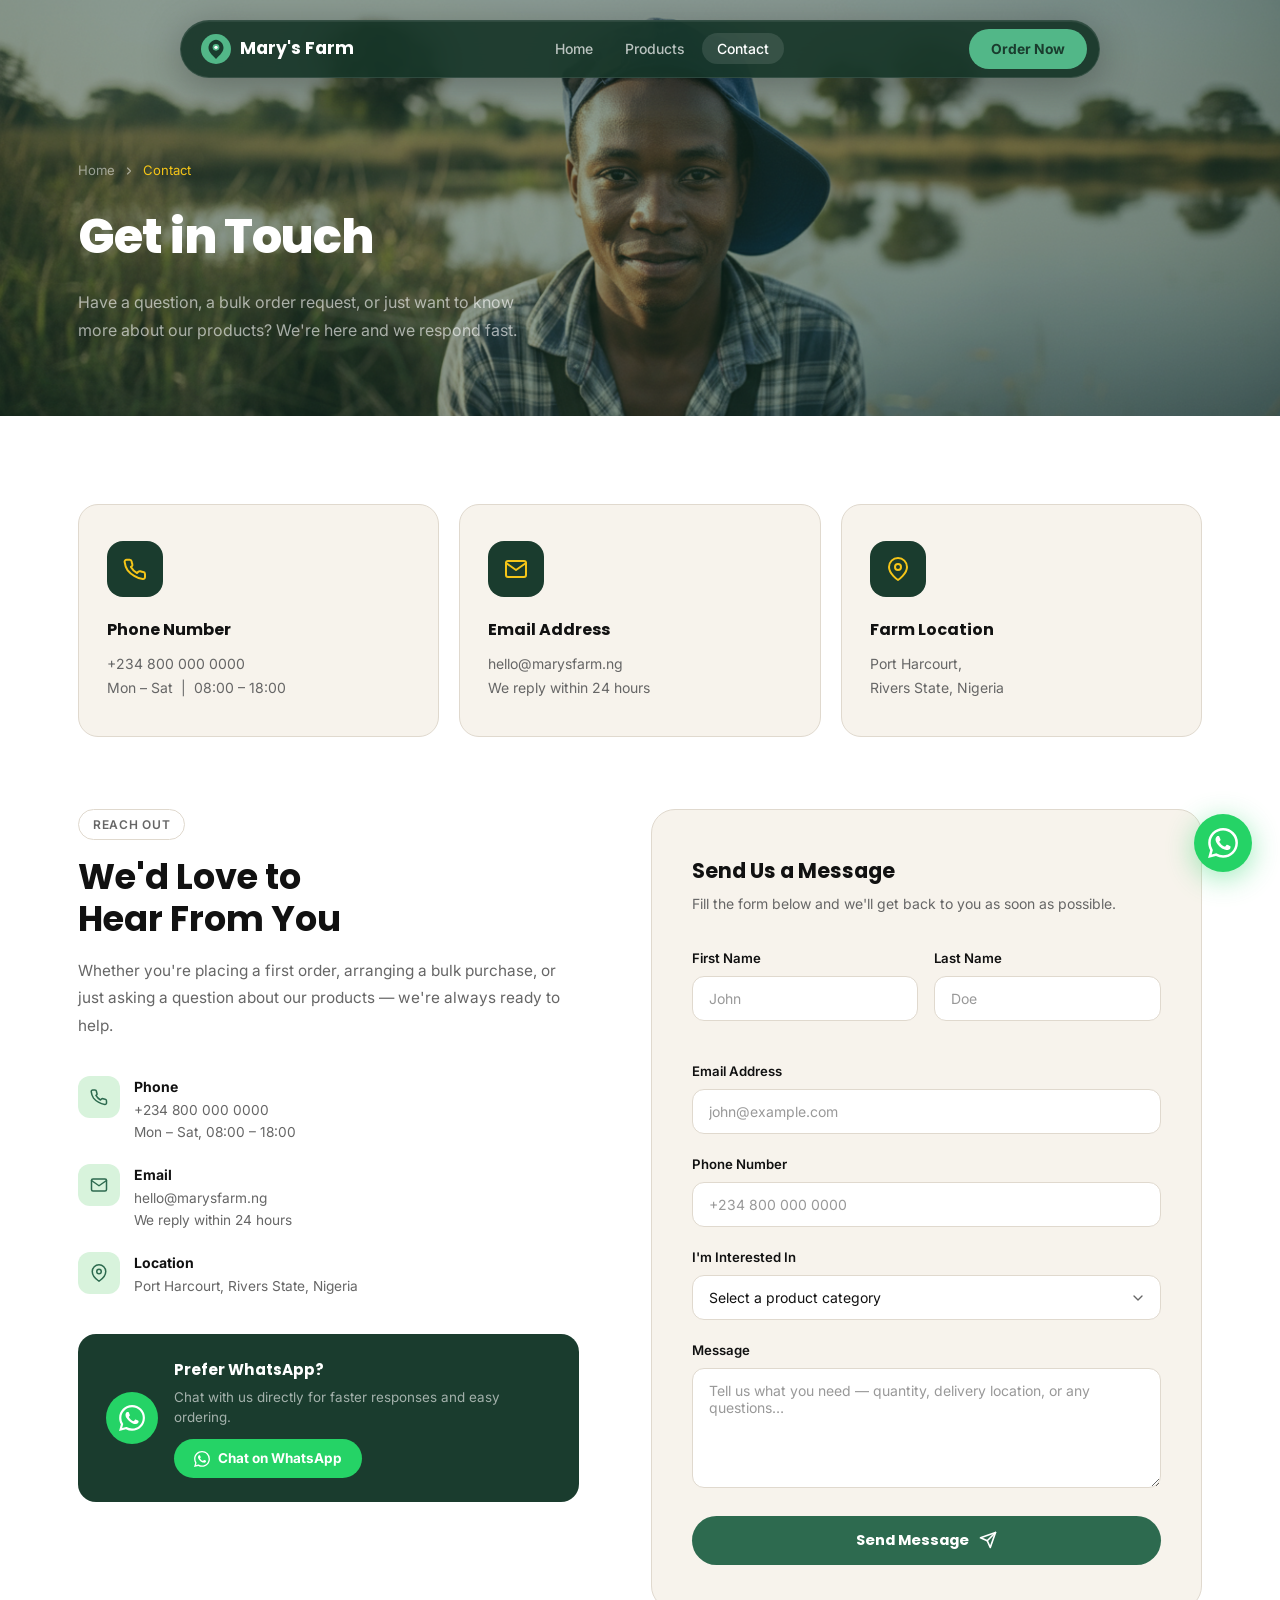
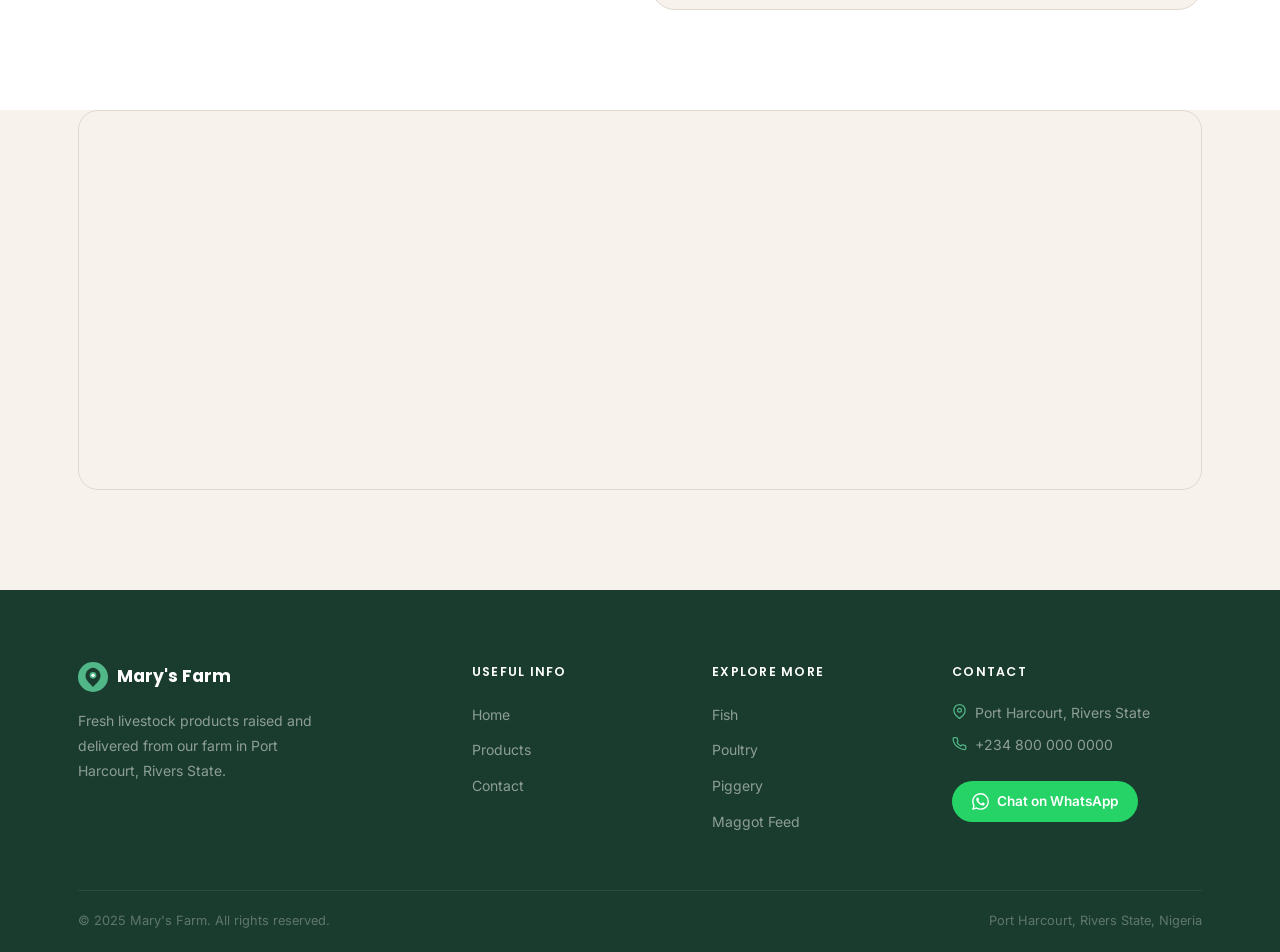
==== contact.html @ bc4566e8 "Initial commit" ====
<!DOCTYPE html>
<html lang="en">
<head>
  <meta charset="UTF-8">
  <meta name="viewport" content="width=device-width, initial-scale=1.0">
  <meta name="description" content="Contact Mary's Farm — reach us for orders, inquiries, and bulk purchases in Port Harcourt, Rivers State.">
  <title>Contact | Mary's Farm</title>
  <link rel="stylesheet" href="assets/css/global.css">
  <link rel="stylesheet" href="assets/css/contact.css">
</head>
<body>

  <div class="nav-wrapper">
    <nav class="nav-island">
      <a href="index.html" class="nav-logo">
        <svg viewBox="0 0 36 36" fill="none" xmlns="http://www.w3.org/2000/svg">
          <circle cx="18" cy="18" r="18" fill="#52b788"/>
          <path d="M18 7C13.5 7 9 11.5 9 16.5C9 21 12.5 24.5 18 30C23.5 24.5 27 21 27 16.5C27 11.5 22.5 7 18 7Z" fill="#1a3c2e"/>
          <circle cx="18" cy="16" r="4" fill="#52b788"/>
          <circle cx="18" cy="16" r="2" fill="white"/>
        </svg>
        Mary's Farm
      </a>
      <ul class="nav-links">
        <li><a href="index.html">Home</a></li>
        <li><a href="products.html">Products</a></li>
        <li><a href="contact.html" class="active">Contact</a></li>
      </ul>
      <a href="products.html" class="nav-cta">Order Now</a>
      <button class="nav-toggle" aria-label="Toggle menu" aria-expanded="false">
        <span class="bar"></span>
        <span class="bar"></span>
        <span class="bar"></span>
      </button>
    </nav>
    <div class="mobile-menu">
      <a href="index.html">Home</a>
      <a href="products.html">Products</a>
      <a href="contact.html">Contact</a>
      <a href="products.html" class="nav-cta">Order Now</a>
    </div>
  </div>

  <main>

    <section class="page-hero">
      <div class="container">
        <div class="page-hero-inner fade-up">
          <div class="page-breadcrumb">
            <a href="index.html">Home</a>
            <svg xmlns="http://www.w3.org/2000/svg" viewBox="0 0 24 24" fill="none" stroke="currentColor" stroke-width="2.2" stroke-linecap="round" stroke-linejoin="round"><polyline points="9 18 15 12 9 6"/></svg>
            <span>Contact</span>
          </div>
          <h1>Get in Touch</h1>
          <p>Have a question, a bulk order request, or just want to know more about our products? We're here and we respond fast.</p>
        </div>
      </div>
    </section>

    <section class="contact-cards">
      <div class="container">
        <div class="contact-cards-grid">
          <div class="contact-card fade-up delay-1">
            <div class="contact-card-icon">
              <svg xmlns="http://www.w3.org/2000/svg" viewBox="0 0 24 24" fill="none" stroke="currentColor" stroke-width="2" stroke-linecap="round" stroke-linejoin="round"><path d="M22 16.92v3a2 2 0 0 1-2.18 2 19.79 19.79 0 0 1-8.63-3.07A19.5 19.5 0 0 1 4.69 13.47a19.79 19.79 0 0 1-3.07-8.67A2 2 0 0 1 3.6 2.69h3a2 2 0 0 1 2 1.72c.127.96.361 1.903.7 2.81a2 2 0 0 1-.45 2.11L7.91 9.91a16 16 0 0 0 6.12 6.12l1.27-1.27a2 2 0 0 1 2.11-.45c.907.339 1.85.573 2.81.7A2 2 0 0 1 22 16.92z"/></svg>
            </div>
            <h3>Phone Number</h3>
            <a href="tel:+2348000000000">+234 800 000 0000</a>
            <p>Mon – Sat &nbsp;|&nbsp; 08:00 – 18:00</p>
          </div>

          <div class="contact-card fade-up delay-2">
            <div class="contact-card-icon">
              <svg xmlns="http://www.w3.org/2000/svg" viewBox="0 0 24 24" fill="none" stroke="currentColor" stroke-width="2" stroke-linecap="round" stroke-linejoin="round"><path d="M4 4h16c1.1 0 2 .9 2 2v12c0 1.1-.9 2-2 2H4c-1.1 0-2-.9-2-2V6c0-1.1.9-2 2-2z"/><polyline points="22,6 12,13 2,6"/></svg>
            </div>
            <h3>Email Address</h3>
            <a href="mailto:hello@marysfarm.ng">hello@marysfarm.ng</a>
            <p>We reply within 24 hours</p>
          </div>

          <div class="contact-card fade-up delay-3">
            <div class="contact-card-icon">
              <svg xmlns="http://www.w3.org/2000/svg" viewBox="0 0 24 24" fill="none" stroke="currentColor" stroke-width="2" stroke-linecap="round" stroke-linejoin="round"><path d="M21 10c0 7-9 13-9 13s-9-6-9-13a9 9 0 0 1 18 0z"/><circle cx="12" cy="10" r="3"/></svg>
            </div>
            <h3>Farm Location</h3>
            <p>Port Harcourt,</p>
            <p>Rivers State, Nigeria</p>
          </div>
        </div>
      </div>
    </section>

    <section class="contact-main">
      <div class="container">
        <div class="contact-main-inner">

          <div class="contact-left fade-left">
            <span class="section-label">Reach Out</span>
            <h2 class="section-title">We'd Love to<br>Hear From You</h2>
            <p>Whether you're placing a first order, arranging a bulk purchase, or just asking a question about our products — we're always ready to help.</p>

            <div class="contact-info-list">
              <div class="contact-info-item">
                <div class="contact-info-icon">
                  <svg xmlns="http://www.w3.org/2000/svg" viewBox="0 0 24 24" fill="none" stroke="currentColor" stroke-width="2" stroke-linecap="round" stroke-linejoin="round"><path d="M22 16.92v3a2 2 0 0 1-2.18 2 19.79 19.79 0 0 1-8.63-3.07A19.5 19.5 0 0 1 4.69 13.47a19.79 19.79 0 0 1-3.07-8.67A2 2 0 0 1 3.6 2.69h3a2 2 0 0 1 2 1.72c.127.96.361 1.903.7 2.81a2 2 0 0 1-.45 2.11L7.91 9.91a16 16 0 0 0 6.12 6.12l1.27-1.27a2 2 0 0 1 2.11-.45c.907.339 1.85.573 2.81.7A2 2 0 0 1 22 16.92z"/></svg>
                </div>
                <div class="contact-info-text">
                  <strong>Phone</strong>
                  <a href="tel:+2348000000000">+234 800 000 0000</a>
                  <span>Mon – Sat, 08:00 – 18:00</span>
                </div>
              </div>

              <div class="contact-info-item">
                <div class="contact-info-icon">
                  <svg xmlns="http://www.w3.org/2000/svg" viewBox="0 0 24 24" fill="none" stroke="currentColor" stroke-width="2" stroke-linecap="round" stroke-linejoin="round"><path d="M4 4h16c1.1 0 2 .9 2 2v12c0 1.1-.9 2-2 2H4c-1.1 0-2-.9-2-2V6c0-1.1.9-2 2-2z"/><polyline points="22,6 12,13 2,6"/></svg>
                </div>
                <div class="contact-info-text">
                  <strong>Email</strong>
                  <a href="mailto:hello@marysfarm.ng">hello@marysfarm.ng</a>
                  <span>We reply within 24 hours</span>
                </div>
              </div>

              <div class="contact-info-item">
                <div class="contact-info-icon">
                  <svg xmlns="http://www.w3.org/2000/svg" viewBox="0 0 24 24" fill="none" stroke="currentColor" stroke-width="2" stroke-linecap="round" stroke-linejoin="round"><path d="M21 10c0 7-9 13-9 13s-9-6-9-13a9 9 0 0 1 18 0z"/><circle cx="12" cy="10" r="3"/></svg>
                </div>
                <div class="contact-info-text">
                  <strong>Location</strong>
                  <span>Port Harcourt, Rivers State, Nigeria</span>
                </div>
              </div>
            </div>

            <div class="contact-wa-block">
              <div class="contact-wa-icon">
                <svg xmlns="http://www.w3.org/2000/svg" viewBox="0 0 24 24" fill="currentColor"><path d="M17.472 14.382c-.297-.149-1.758-.867-2.03-.967-.273-.099-.471-.148-.67.15-.197.297-.767.966-.94 1.164-.173.199-.347.223-.644.075-.297-.15-1.255-.463-2.39-1.475-.883-.788-1.48-1.761-1.653-2.059-.173-.297-.018-.458.13-.606.134-.133.298-.347.446-.52.149-.174.198-.298.298-.497.099-.198.05-.371-.025-.52-.075-.149-.669-1.612-.916-2.207-.242-.579-.487-.5-.669-.51-.173-.008-.371-.01-.57-.01-.198 0-.52.074-.792.372-.272.297-1.04 1.016-1.04 2.479 0 1.462 1.065 2.875 1.213 3.074.149.198 2.096 3.2 5.077 4.487.709.306 1.262.489 1.694.625.712.227 1.36.195 1.871.118.571-.085 1.758-.719 2.006-1.413.248-.694.248-1.289.173-1.413-.074-.124-.272-.198-.57-.347m-5.421 7.403h-.004a9.87 9.87 0 01-5.031-1.378l-.361-.214-3.741.982.998-3.648-.235-.374a9.86 9.86 0 01-1.51-5.26c.001-5.45 4.436-9.884 9.888-9.884 2.64 0 5.122 1.03 6.988 2.898a9.825 9.825 0 012.893 6.994c-.003 5.45-4.437 9.884-9.885 9.884m8.413-18.297A11.815 11.815 0 0012.05 0C5.495 0 .16 5.335.157 11.892c0 2.096.547 4.142 1.588 5.945L.057 24l6.305-1.654a11.882 11.882 0 005.683 1.448h.005c6.554 0 11.89-5.335 11.893-11.893a11.821 11.821 0 00-3.48-8.413z"/></svg>
              </div>
              <div>
                <h4>Prefer WhatsApp?</h4>
                <p>Chat with us directly for faster responses and easy ordering.</p>
                <a href="https://wa.me/2348000000000?text=Hello%2C%20I%20would%20like%20to%20make%20an%20inquiry%20about%20your%20livestock%20products%20at%20Mary%27s%20Farm." class="contact-wa-link" target="_blank" rel="noopener noreferrer">
                  <svg xmlns="http://www.w3.org/2000/svg" viewBox="0 0 24 24" fill="currentColor"><path d="M17.472 14.382c-.297-.149-1.758-.867-2.03-.967-.273-.099-.471-.148-.67.15-.197.297-.767.966-.94 1.164-.173.199-.347.223-.644.075-.297-.15-1.255-.463-2.39-1.475-.883-.788-1.48-1.761-1.653-2.059-.173-.297-.018-.458.13-.606.134-.133.298-.347.446-.52.149-.174.198-.298.298-.497.099-.198.05-.371-.025-.52-.075-.149-.669-1.612-.916-2.207-.242-.579-.487-.5-.669-.51-.173-.008-.371-.01-.57-.01-.198 0-.52.074-.792.372-.272.297-1.04 1.016-1.04 2.479 0 1.462 1.065 2.875 1.213 3.074.149.198 2.096 3.2 5.077 4.487.709.306 1.262.489 1.694.625.712.227 1.36.195 1.871.118.571-.085 1.758-.719 2.006-1.413.248-.694.248-1.289.173-1.413-.074-.124-.272-.198-.57-.347m-5.421 7.403h-.004a9.87 9.87 0 01-5.031-1.378l-.361-.214-3.741.982.998-3.648-.235-.374a9.86 9.86 0 01-1.51-5.26c.001-5.45 4.436-9.884 9.888-9.884 2.64 0 5.122 1.03 6.988 2.898a9.825 9.825 0 012.893 6.994c-.003 5.45-4.437 9.884-9.885 9.884m8.413-18.297A11.815 11.815 0 0012.05 0C5.495 0 .16 5.335.157 11.892c0 2.096.547 4.142 1.588 5.945L.057 24l6.305-1.654a11.882 11.882 0 005.683 1.448h.005c6.554 0 11.89-5.335 11.893-11.893a11.821 11.821 0 00-3.48-8.413z"/></svg>
                  Chat on WhatsApp
                </a>
              </div>
            </div>
          </div>

          <div class="contact-form-wrap fade-right">
            <h3>Send Us a Message</h3>
            <p>Fill the form below and we'll get back to you as soon as possible.</p>

            <form id="contact-form" novalidate>
              <div id="form-body">
                <div class="form-row">
                  <div class="form-group">
                    <label for="fname">First Name</label>
                    <input type="text" id="fname" name="fname" placeholder="John" required>
                  </div>
                  <div class="form-group">
                    <label for="lname">Last Name</label>
                    <input type="text" id="lname" name="lname" placeholder="Doe" required>
                  </div>
                </div>

                <div class="form-group">
                  <label for="email">Email Address</label>
                  <input type="email" id="email" name="email" placeholder="john@example.com" required>
                </div>

                <div class="form-group">
                  <label for="phone">Phone Number</label>
                  <input type="tel" id="phone" name="phone" placeholder="+234 800 000 0000">
                </div>

                <div class="form-group">
                  <label for="interest">I'm Interested In</label>
                  <select id="interest" name="interest">
                    <option value="" disabled selected>Select a product category</option>
                    <option value="fish">Fish (Catfish / Tilapia)</option>
                    <option value="poultry">Poultry (Broilers / Eggs)</option>
                    <option value="piggery">Piggery (Pork / Live Pigs)</option>
                    <option value="maggot">Maggot Feed (BSF / Dried Meal)</option>
                    <option value="other">Other / General Inquiry</option>
                  </select>
                </div>

                <div class="form-group">
                  <label for="message">Message</label>
                  <textarea id="message" name="message" placeholder="Tell us what you need — quantity, delivery location, or any questions…" required></textarea>
                </div>

                <button type="submit" class="form-submit">
                  <span class="btn-text">Send Message</span>
                  <svg xmlns="http://www.w3.org/2000/svg" viewBox="0 0 24 24" fill="none" stroke="currentColor" stroke-width="2.2" stroke-linecap="round" stroke-linejoin="round"><line x1="22" y1="2" x2="11" y2="13"/><polygon points="22 2 15 22 11 13 2 9 22 2"/></svg>
                </button>
              </div>

              <div class="form-success" id="form-success">
                <div class="form-success-icon">
                  <svg xmlns="http://www.w3.org/2000/svg" viewBox="0 0 24 24" fill="none" stroke="currentColor" stroke-width="2.5" stroke-linecap="round" stroke-linejoin="round"><polyline points="20 6 9 17 4 12"/></svg>
                </div>
                <h4>Message Sent!</h4>
                <p>Thank you for reaching out. We'll get back to you within 24 hours.</p>
              </div>
            </form>
          </div>

        </div>
      </div>
    </section>

    <section class="map-section">
      <div class="container">
        <div class="map-inner">
          <iframe
            src="https://www.google.com/maps/embed?pb=!1m18!1m12!1m3!1d126861.21591879937!2d6.993748!3d4.8156081!2m3!1f0!2f0!3f0!3m2!1i1024!2i768!4f13.1!3m3!1m2!1s0x1069cd0f0ef99ded%3A0xe9e4f90e6a87fabc!2sPort%20Harcourt%2C%20Rivers%20State!5e0!3m2!1sen!2sng!4v1700000000000!5m2!1sen!2sng"
            allowfullscreen=""
            loading="lazy"
            referrerpolicy="no-referrer-when-downgrade"
            title="Mary's Farm location — Port Harcourt"
          ></iframe>
        </div>
      </div>
    </section>

  </main>

  <footer>
    <div class="container">
      <div class="footer-grid">
        <div class="footer-brand">
          <a href="index.html" class="nav-logo">
            <svg viewBox="0 0 36 36" fill="none" xmlns="http://www.w3.org/2000/svg">
              <circle cx="18" cy="18" r="18" fill="#52b788"/>
              <path d="M18 7C13.5 7 9 11.5 9 16.5C9 21 12.5 24.5 18 30C23.5 24.5 27 21 27 16.5C27 11.5 22.5 7 18 7Z" fill="#1a3c2e"/>
              <circle cx="18" cy="16" r="4" fill="#52b788"/>
              <circle cx="18" cy="16" r="2" fill="white"/>
            </svg>
            Mary's Farm
          </a>
          <p>Fresh livestock products raised and delivered from our farm in Port Harcourt, Rivers State.</p>
        </div>
        <div class="footer-col">
          <h4>Useful Info</h4>
          <ul>
            <li><a href="index.html">Home</a></li>
            <li><a href="products.html">Products</a></li>
            <li><a href="contact.html">Contact</a></li>
          </ul>
        </div>
        <div class="footer-col">
          <h4>Explore More</h4>
          <ul>
            <li><a href="products.html?category=fish">Fish</a></li>
            <li><a href="products.html?category=poultry">Poultry</a></li>
            <li><a href="products.html?category=piggery">Piggery</a></li>
            <li><a href="products.html?category=maggot">Maggot Feed</a></li>
          </ul>
        </div>
        <div class="footer-col footer-contact">
          <h4>Contact</h4>
          <p>
            <svg xmlns="http://www.w3.org/2000/svg" viewBox="0 0 24 24" fill="none" stroke="currentColor" stroke-width="2" stroke-linecap="round" stroke-linejoin="round"><path d="M21 10c0 7-9 13-9 13s-9-6-9-13a9 9 0 0 1 18 0z"/><circle cx="12" cy="10" r="3"/></svg>
            Port Harcourt, Rivers State
          </p>
          <p>
            <svg xmlns="http://www.w3.org/2000/svg" viewBox="0 0 24 24" fill="none" stroke="currentColor" stroke-width="2" stroke-linecap="round" stroke-linejoin="round"><path d="M22 16.92v3a2 2 0 0 1-2.18 2 19.79 19.79 0 0 1-8.63-3.07A19.5 19.5 0 0 1 4.69 13.47a19.79 19.79 0 0 1-3.07-8.67A2 2 0 0 1 3.6 2.69h3a2 2 0 0 1 2 1.72c.127.96.361 1.903.7 2.81a2 2 0 0 1-.45 2.11L7.91 9.91a16 16 0 0 0 6.12 6.12l1.27-1.27a2 2 0 0 1 2.11-.45c.907.339 1.85.573 2.81.7A2 2 0 0 1 22 16.92z"/></svg>
            +234 800 000 0000
          </p>
          <a href="https://wa.me/2348000000000?text=Hello%2C%20I%20would%20like%20to%20make%20an%20inquiry%20about%20your%20livestock%20products%20at%20Mary%27s%20Farm." class="footer-wa" target="_blank" rel="noopener noreferrer">
            <svg xmlns="http://www.w3.org/2000/svg" viewBox="0 0 24 24" fill="currentColor"><path d="M17.472 14.382c-.297-.149-1.758-.867-2.03-.967-.273-.099-.471-.148-.67.15-.197.297-.767.966-.94 1.164-.173.199-.347.223-.644.075-.297-.15-1.255-.463-2.39-1.475-.883-.788-1.48-1.761-1.653-2.059-.173-.297-.018-.458.13-.606.134-.133.298-.347.446-.52.149-.174.198-.298.298-.497.099-.198.05-.371-.025-.52-.075-.149-.669-1.612-.916-2.207-.242-.579-.487-.5-.669-.51-.173-.008-.371-.01-.57-.01-.198 0-.52.074-.792.372-.272.297-1.04 1.016-1.04 2.479 0 1.462 1.065 2.875 1.213 3.074.149.198 2.096 3.2 5.077 4.487.709.306 1.262.489 1.694.625.712.227 1.36.195 1.871.118.571-.085 1.758-.719 2.006-1.413.248-.694.248-1.289.173-1.413-.074-.124-.272-.198-.57-.347m-5.421 7.403h-.004a9.87 9.87 0 01-5.031-1.378l-.361-.214-3.741.982.998-3.648-.235-.374a9.86 9.86 0 01-1.51-5.26c.001-5.45 4.436-9.884 9.888-9.884 2.64 0 5.122 1.03 6.988 2.898a9.825 9.825 0 012.893 6.994c-.003 5.45-4.437 9.884-9.885 9.884m8.413-18.297A11.815 11.815 0 0012.05 0C5.495 0 .16 5.335.157 11.892c0 2.096.547 4.142 1.588 5.945L.057 24l6.305-1.654a11.882 11.882 0 005.683 1.448h.005c6.554 0 11.89-5.335 11.893-11.893a11.821 11.821 0 00-3.48-8.413z"/></svg>
            Chat on WhatsApp
          </a>
        </div>
      </div>
      <div class="footer-bottom">
        <p>&copy; 2025 Mary's Farm. All rights reserved.</p>
        <p>Port Harcourt, Rivers State, Nigeria</p>
      </div>
    </div>
  </footer>

  <a href="https://wa.me/2348000000000?text=Hello%2C%20I%20would%20like%20to%20make%20an%20inquiry%20about%20your%20livestock%20products%20at%20Mary%27s%20Farm." class="whatsapp-float" target="_blank" rel="noopener noreferrer" aria-label="Chat on WhatsApp">
    <svg xmlns="http://www.w3.org/2000/svg" viewBox="0 0 24 24"><path d="M17.472 14.382c-.297-.149-1.758-.867-2.03-.967-.273-.099-.471-.148-.67.15-.197.297-.767.966-.94 1.164-.173.199-.347.223-.644.075-.297-.15-1.255-.463-2.39-1.475-.883-.788-1.48-1.761-1.653-2.059-.173-.297-.018-.458.13-.606.134-.133.298-.347.446-.52.149-.174.198-.298.298-.497.099-.198.05-.371-.025-.52-.075-.149-.669-1.612-.916-2.207-.242-.579-.487-.5-.669-.51-.173-.008-.371-.01-.57-.01-.198 0-.52.074-.792.372-.272.297-1.04 1.016-1.04 2.479 0 1.462 1.065 2.875 1.213 3.074.149.198 2.096 3.2 5.077 4.487.709.306 1.262.489 1.694.625.712.227 1.36.195 1.871.118.571-.085 1.758-.719 2.006-1.413.248-.694.248-1.289.173-1.413-.074-.124-.272-.198-.57-.347m-5.421 7.403h-.004a9.87 9.87 0 01-5.031-1.378l-.361-.214-3.741.982.998-3.648-.235-.374a9.86 9.86 0 01-1.51-5.26c.001-5.45 4.436-9.884 9.888-9.884 2.64 0 5.122 1.03 6.988 2.898a9.825 9.825 0 012.893 6.994c-.003 5.45-4.437 9.884-9.885 9.884m8.413-18.297A11.815 11.815 0 0012.05 0C5.495 0 .16 5.335.157 11.892c0 2.096.547 4.142 1.588 5.945L.057 24l6.305-1.654a11.882 11.882 0 005.683 1.448h.005c6.554 0 11.89-5.335 11.893-11.893a11.821 11.821 0 00-3.48-8.413z"/></svg>
  </a>

  <script src="assets/js/script.js"></script>
  <script src="assets/js/contact.js"></script>
</body>
</html>
---- assets/css/global.css ----
@import url('https://fonts.googleapis.com/css2?family=Poppins:wght@400;500;600;700;800&family=Inter:wght@300;400;500;600&display=swap');

*, *::before, *::after {
  margin: 0;
  padding: 0;
  box-sizing: border-box;
}

:root {
  --green-dark: #1a3c2e;
  --green-mid: #2d6a4f;
  --green-light: #52b788;
  --green-pale: #d8f3dc;
  --brown: #7c5c3e;
  --beige: #f7f3ec;
  --beige-dark: #ede6d6;
  --white: #ffffff;
  --text-dark: #111111;
  --text-mid: #333333;
  --text-soft: #666666;
  --text-muted: #999999;
  --border: #e0d9ce;
  --shadow-sm: 0 2px 8px rgba(0,0,0,0.07);
  --shadow-md: 0 8px 32px rgba(0,0,0,0.12);
  --shadow-lg: 0 20px 60px rgba(0,0,0,0.18);
  --container: 1180px;
  --font-head: 'Poppins', sans-serif;
  --font-body: 'Inter', sans-serif;
  --transition: 0.3s ease;
}

html { scroll-behavior: smooth; font-size: 16px; }

body {
  font-family: var(--font-body);
  background-color: var(--white);
  color: var(--text-dark);
  line-height: 1.6;
  -webkit-font-smoothing: antialiased;
  overflow-x: hidden;
}

img { max-width: 100%; display: block; }
a { text-decoration: none; color: inherit; }
ul { list-style: none; }
button { cursor: pointer; font-family: var(--font-body); border: none; outline: none; background: none; }

.container {
  width: 100%;
  max-width: var(--container);
  margin: 0 auto;
  padding: 0 28px;
}

.section-label {
  display: inline-flex;
  align-items: center;
  gap: 6px;
  font-size: 0.78rem;
  font-weight: 600;
  letter-spacing: 0.06em;
  text-transform: uppercase;
  color: var(--green-mid);
  background: var(--green-pale);
  border: 1px solid rgba(45,106,79,0.2);
  padding: 5px 14px;
  border-radius: 50px;
  margin-bottom: 16px;
}

.section-title {
  font-family: var(--font-head);
  font-size: clamp(1.9rem, 3.5vw, 2.8rem);
  font-weight: 700;
  color: var(--text-dark);
  line-height: 1.2;
  margin-bottom: 16px;
}

.section-sub {
  font-size: 1rem;
  color: var(--text-soft);
  max-width: 540px;
  line-height: 1.75;
}

.btn {
  display: inline-flex;
  align-items: center;
  gap: 10px;
  padding: 14px 28px;
  border-radius: 50px;
  font-size: 0.9rem;
  font-weight: 600;
  transition: all var(--transition);
  letter-spacing: 0.01em;
  white-space: nowrap;
}

.btn-primary {
  background-color: var(--green-mid);
  color: var(--white);
  box-shadow: 0 4px 16px rgba(45,106,79,0.25);
}

.btn-primary:hover {
  background-color: var(--green-dark);
  transform: translateY(-2px);
  box-shadow: 0 8px 28px rgba(45,106,79,0.35);
}

.btn-outline {
  background-color: transparent;
  color: var(--green-mid);
  border: 2px solid var(--green-mid);
}

.btn-outline:hover {
  background-color: var(--green-mid);
  color: var(--white);
  transform: translateY(-2px);
}

.btn-white {
  background-color: var(--white);
  color: var(--green-dark);
  font-weight: 700;
}

.btn-white:hover {
  background-color: var(--beige);
  transform: translateY(-2px);
  box-shadow: 0 8px 24px rgba(0,0,0,0.14);
}

.btn-ghost {
  background: rgba(255,255,255,0.1);
  color: var(--white);
  border: 1.5px solid rgba(255,255,255,0.4);
  backdrop-filter: blur(4px);
}

.btn-ghost:hover {
  background: rgba(255,255,255,0.2);
  border-color: var(--white);
}

.btn-arrow {
  width: 34px;
  height: 34px;
  border-radius: 50%;
  background: rgba(255,255,255,0.2);
  display: inline-flex;
  align-items: center;
  justify-content: center;
  flex-shrink: 0;
  transition: background var(--transition);
}

.btn-arrow svg { width: 14px; height: 14px; }
.btn-primary:hover .btn-arrow,
.btn-outline:hover .btn-arrow { background: rgba(255,255,255,0.25); }

.nav-wrapper {
  position: fixed;
  top: 20px;
  left: 50%;
  transform: translateX(-50%);
  z-index: 1000;
  width: calc(100% - 48px);
  max-width: 920px;
}

.nav-island {
  background: rgba(20, 52, 38, 0.90);
  backdrop-filter: blur(24px);
  -webkit-backdrop-filter: blur(24px);
  border-radius: 60px;
  border: 1px solid rgba(255,255,255,0.10);
  box-shadow: 0 8px 40px rgba(0,0,0,0.30), inset 0 1px 0 rgba(255,255,255,0.07);
  padding: 8px 12px 8px 20px;
  display: flex;
  align-items: center;
  justify-content: space-between;
  gap: 8px;
  transition: background 0.4s ease, box-shadow 0.4s ease;
}

.nav-wrapper.scrolled .nav-island {
  background: rgba(20, 52, 38, 0.97);
  box-shadow: 0 12px 52px rgba(0,0,0,0.38), inset 0 1px 0 rgba(255,255,255,0.07);
}

.nav-logo {
  display: flex;
  align-items: center;
  gap: 9px;
  font-family: var(--font-head);
  font-weight: 700;
  font-size: 1.08rem;
  color: var(--white);
  flex-shrink: 0;
}

.nav-logo svg { width: 30px; height: 30px; }

.nav-links {
  display: flex;
  align-items: center;
  gap: 2px;
  flex: 1;
  justify-content: center;
}

.nav-links a {
  font-size: 0.875rem;
  font-weight: 500;
  color: rgba(255,255,255,0.70);
  padding: 7px 15px;
  border-radius: 50px;
  transition: all var(--transition);
}

.nav-links a:hover,
.nav-links a.active {
  color: var(--white);
  background: rgba(255,255,255,0.11);
}

.nav-cta {
  background: var(--green-light);
  color: var(--green-dark);
  padding: 9px 22px;
  border-radius: 50px;
  font-size: 0.865rem;
  font-weight: 700;
  transition: all var(--transition);
  flex-shrink: 0;
}

.nav-cta:hover {
  background: var(--white);
  color: var(--green-dark);
  transform: translateY(-1px);
  box-shadow: 0 4px 16px rgba(0,0,0,0.2);
}

.nav-toggle {
  display: none;
  flex-direction: column;
  justify-content: center;
  align-items: center;
  width: 38px;
  height: 38px;
  border-radius: 50%;
  background: rgba(255,255,255,0.10);
  position: relative;
  flex-shrink: 0;
  transition: background var(--transition);
}

.nav-toggle:hover { background: rgba(255,255,255,0.18); }

.nav-toggle .bar {
  position: absolute;
  width: 17px;
  height: 1.8px;
  background: var(--white);
  border-radius: 2px;
  transition: transform 0.38s cubic-bezier(0.4,0,0.2,1), opacity 0.25s ease;
}

.nav-toggle .bar:nth-child(1) { transform: translateY(-5.5px); }
.nav-toggle .bar:nth-child(2) { transform: translateY(0px); }
.nav-toggle .bar:nth-child(3) { transform: translateY(5.5px); }

.nav-toggle.open .bar:nth-child(1) {
  transform: translateY(0) rotate(45deg);
}
.nav-toggle.open .bar:nth-child(2) {
  opacity: 0;
  transform: scaleX(0);
}
.nav-toggle.open .bar:nth-child(3) {
  transform: translateY(0) rotate(-45deg);
}

.mobile-menu {
  position: absolute;
  top: calc(100% + 10px);
  left: 0;
  right: 0;
  background: rgba(20, 52, 38, 0.97);
  backdrop-filter: blur(24px);
  -webkit-backdrop-filter: blur(24px);
  border-radius: 22px;
  border: 1px solid rgba(255,255,255,0.09);
  box-shadow: 0 20px 56px rgba(0,0,0,0.35);
  padding: 12px;
  display: flex;
  flex-direction: column;
  gap: 2px;
  opacity: 0;
  transform: translateY(-8px) scale(0.98);
  pointer-events: none;
  transition: opacity 0.28s ease, transform 0.28s cubic-bezier(0.4,0,0.2,1);
}

.mobile-menu.open {
  opacity: 1;
  transform: translateY(0) scale(1);
  pointer-events: all;
}

.mobile-menu a {
  font-size: 0.925rem;
  font-weight: 500;
  color: rgba(255,255,255,0.75);
  padding: 12px 16px;
  border-radius: 12px;
  transition: all var(--transition);
  display: block;
}

.mobile-menu a:hover {
  background: rgba(255,255,255,0.09);
  color: var(--white);
}

.mobile-menu .nav-cta {
  margin-top: 4px;
  text-align: center;
  display: block;
  padding: 12px 20px;
}

footer {
  background-color: var(--green-dark);
  color: rgba(255,255,255,0.75);
  padding: 72px 0 0;
}

.footer-grid {
  display: grid;
  grid-template-columns: 1.8fr 1fr 1fr 1.3fr;
  gap: 48px;
  padding-bottom: 56px;
}

.footer-brand .nav-logo {
  color: var(--white);
  margin-bottom: 16px;
}

.footer-brand p {
  font-size: 0.875rem;
  line-height: 1.8;
  color: rgba(255,255,255,0.50);
  max-width: 250px;
}

.footer-col h4 {
  font-family: var(--font-head);
  font-size: 0.78rem;
  font-weight: 600;
  letter-spacing: 0.10em;
  text-transform: uppercase;
  color: var(--white);
  margin-bottom: 20px;
}

.footer-col ul {
  display: flex;
  flex-direction: column;
  gap: 10px;
}

.footer-col ul li a {
  font-size: 0.875rem;
  color: rgba(255,255,255,0.50);
  transition: color var(--transition);
}

.footer-col ul li a:hover { color: var(--green-light); }

.footer-contact p {
  font-size: 0.875rem;
  color: rgba(255,255,255,0.50);
  margin-bottom: 10px;
  display: flex;
  align-items: flex-start;
  gap: 8px;
}

.footer-contact p svg {
  width: 15px;
  height: 15px;
  flex-shrink: 0;
  margin-top: 2px;
  color: var(--green-light);
}

.footer-wa {
  display: inline-flex;
  align-items: center;
  gap: 8px;
  margin-top: 14px;
  background: #25d366;
  color: var(--white);
  padding: 10px 20px;
  border-radius: 50px;
  font-size: 0.85rem;
  font-weight: 600;
  transition: all var(--transition);
}

.footer-wa:hover {
  background: #1ebe5c;
  transform: translateY(-2px);
  box-shadow: 0 6px 20px rgba(37,211,102,0.35);
}

.footer-wa svg { width: 17px; height: 17px; }

.footer-bottom {
  border-top: 1px solid rgba(255,255,255,0.07);
  padding: 20px 0;
  display: flex;
  align-items: center;
  justify-content: space-between;
  flex-wrap: wrap;
  gap: 10px;
}

.footer-bottom p { font-size: 0.8rem; color: rgba(255,255,255,0.30); }

.whatsapp-float {
  position: fixed;
  bottom: 28px;
  right: 28px;
  z-index: 999;
  width: 58px;
  height: 58px;
  border-radius: 50%;
  background: #25d366;
  display: flex;
  align-items: center;
  justify-content: center;
  box-shadow: 0 6px 28px rgba(37,211,102,0.45);
  transition: transform var(--transition), box-shadow var(--transition);
}

.whatsapp-float:hover {
  transform: translateY(-3px) scale(1.07);
  box-shadow: 0 14px 36px rgba(37,211,102,0.55);
}

.whatsapp-float svg { width: 30px; height: 30px; fill: var(--white); }

.fade-up {
  opacity: 0;
  transform: translateY(40px);
  transition: opacity 0.7s ease, transform 0.7s ease;
}

.fade-left {
  opacity: 0;
  transform: translateX(-44px);
  transition: opacity 0.7s ease, transform 0.7s ease;
}

.fade-right {
  opacity: 0;
  transform: translateX(44px);
  transition: opacity 0.7s ease, transform 0.7s ease;
}

.fade-up.visible,
.fade-left.visible,
.fade-right.visible {
  opacity: 1;
  transform: none;
}

.delay-1 { transition-delay: 0.10s; }
.delay-2 { transition-delay: 0.20s; }
.delay-3 { transition-delay: 0.30s; }
.delay-4 { transition-delay: 0.40s; }
.delay-5 { transition-delay: 0.50s; }

@media (max-width: 1024px) {
  .footer-grid { grid-template-columns: 1fr 1fr; gap: 36px; }
}

@media (max-width: 768px) {
  .nav-wrapper { top: 14px; width: calc(100% - 28px); }
  .nav-links, .nav-cta { display: none; }
  .nav-toggle { display: flex; }
  .footer-grid { grid-template-columns: 1fr; gap: 28px; }
  .footer-bottom { flex-direction: column; text-align: center; }
}

@media (max-width: 480px) {
  .container { padding: 0 16px; }
  .btn { padding: 12px 22px; font-size: 0.855rem; }
}
---- assets/css/contact.css ----
.page-hero {
  background: var(--green-dark);
  padding: 160px 0 72px;
  position: relative;
  overflow: hidden;
}

.page-hero::before {
  content: '';
  position: absolute;
  inset: 0;
  background: url('../images/fingerling\ bg.png') top center / cover no-repeat;
  
  opacity: 0.52;
  z-index: 0;
}

.page-hero-inner {
  position: relative;
  z-index: 1;
}

.page-breadcrumb {
  display: flex;
  align-items: center;
  gap: 8px;
  font-size: 0.82rem;
  color: rgba(255,255,255,0.50);
  margin-bottom: 18px;
}

.page-breadcrumb a {
  color: rgba(255,255,255,0.50);
  transition: color var(--transition);
}

.page-breadcrumb a:hover { color: #f5c518; }
.page-breadcrumb svg { width: 12px; height: 12px; flex-shrink: 0; }
.page-breadcrumb span { color: #f5c518; }

.page-hero h1 {
  font-family: var(--font-head);
  font-size: clamp(2rem, 4vw, 3rem);
  font-weight: 800;
  color: var(--white);
  margin-bottom: 12px;
  letter-spacing: -0.02em;
}

.page-hero p {
  font-size: 1rem;
  color: rgba(255,255,255,0.60);
  max-width: 460px;
  line-height: 1.75;
}

.contact-cards {
  padding: 88px 0 0;
  background: var(--white);
}

.contact-cards-grid {
  display: grid;
  grid-template-columns: repeat(3, 1fr);
  gap: 20px;
}

.contact-card {
  background: var(--beige);
  border: 1.5px solid var(--border);
  border-radius: 20px;
  padding: 36px 28px;
  transition: all var(--transition);
}

.contact-card:hover {
  border-color: var(--green-light);
  box-shadow: var(--shadow-md);
  transform: translateY(-3px);
}

.contact-card-icon {
  width: 56px;
  height: 56px;
  border-radius: 16px;
  background: var(--green-dark);
  display: flex;
  align-items: center;
  justify-content: center;
  margin-bottom: 20px;
}

.contact-card-icon svg { width: 24px; height: 24px; color: #f5c518; }

.contact-card h3 {
  font-family: var(--font-head);
  font-size: 1rem;
  font-weight: 700;
  color: var(--text-dark);
  margin-bottom: 10px;
}

.contact-card p,
.contact-card a {
  font-size: 0.875rem;
  color: var(--text-soft);
  line-height: 1.7;
  display: block;
  transition: color var(--transition);
}

.contact-card a:hover { color: var(--green-mid); }

.contact-main {
  padding: 72px 0 100px;
  background: var(--white);
}

.contact-main-inner {
  display: grid;
  grid-template-columns: 1fr 1.1fr;
  gap: 72px;
  align-items: start;
}

.contact-left .section-label {
  background: transparent;
  border: 1.5px solid var(--border);
  color: var(--text-soft);
  font-size: 0.75rem;
}

.contact-left .section-title { font-size: clamp(1.6rem, 3vw, 2.2rem); }

.contact-left > p {
  font-size: 0.96rem;
  color: var(--text-soft);
  line-height: 1.8;
  margin-bottom: 36px;
}

.contact-info-list {
  display: flex;
  flex-direction: column;
  gap: 20px;
  margin-bottom: 36px;
}

.contact-info-item {
  display: flex;
  align-items: flex-start;
  gap: 14px;
}

.contact-info-icon {
  width: 42px;
  height: 42px;
  border-radius: 12px;
  background: var(--green-pale);
  display: flex;
  align-items: center;
  justify-content: center;
  flex-shrink: 0;
}

.contact-info-icon svg { width: 18px; height: 18px; color: var(--green-mid); }

.contact-info-text strong {
  display: block;
  font-size: 0.875rem;
  font-weight: 700;
  color: var(--text-dark);
  margin-bottom: 2px;
}

.contact-info-text span,
.contact-info-text a {
  font-size: 0.855rem;
  color: var(--text-soft);
  line-height: 1.6;
  display: block;
  transition: color var(--transition);
}

.contact-info-text a:hover { color: var(--green-mid); }

.contact-wa-block {
  display: flex;
  align-items: center;
  gap: 16px;
  background: var(--green-dark);
  border-radius: 18px;
  padding: 24px 28px;
}

.contact-wa-icon {
  width: 52px;
  height: 52px;
  border-radius: 50%;
  background: #25d366;
  display: flex;
  align-items: center;
  justify-content: center;
  flex-shrink: 0;
}

.contact-wa-icon svg { width: 26px; height: 26px; fill: var(--white); }

.contact-wa-block h4 {
  font-family: var(--font-head);
  font-size: 0.95rem;
  font-weight: 700;
  color: var(--white);
  margin-bottom: 4px;
}

.contact-wa-block p {
  font-size: 0.84rem;
  color: rgba(255,255,255,0.60);
  margin-bottom: 12px;
  line-height: 1.5;
}

.contact-wa-link {
  display: inline-flex;
  align-items: center;
  gap: 8px;
  background: #25d366;
  color: var(--white);
  padding: 9px 20px;
  border-radius: 50px;
  font-size: 0.845rem;
  font-weight: 700;
  transition: all var(--transition);
}

.contact-wa-link:hover {
  background: #1ebe5c;
  transform: translateY(-1px);
}

.contact-wa-link svg { width: 16px; height: 16px; fill: var(--white); }

.contact-form-wrap {
  background: var(--beige);
  border: 1.5px solid var(--border);
  border-radius: 24px;
  padding: 44px 40px;
}

.contact-form-wrap h3 {
  font-family: var(--font-head);
  font-size: 1.3rem;
  font-weight: 700;
  color: var(--text-dark);
  margin-bottom: 6px;
}

.contact-form-wrap > p {
  font-size: 0.875rem;
  color: var(--text-soft);
  margin-bottom: 32px;
  line-height: 1.6;
}

.form-group {
  margin-bottom: 20px;
}

.form-row {
  display: grid;
  grid-template-columns: 1fr 1fr;
  gap: 16px;
  margin-bottom: 20px;
}

.form-group label {
  display: block;
  font-size: 0.825rem;
  font-weight: 600;
  color: var(--text-dark);
  margin-bottom: 7px;
}

.form-group input,
.form-group select,
.form-group textarea {
  width: 100%;
  padding: 13px 16px;
  border: 1.5px solid var(--border);
  border-radius: 12px;
  font-family: var(--font-body);
  font-size: 0.875rem;
  color: var(--text-dark);
  background: var(--white);
  outline: none;
  transition: border-color var(--transition), box-shadow var(--transition);
  appearance: none;
  -webkit-appearance: none;
}

.form-group input:focus,
.form-group select:focus,
.form-group textarea:focus {
  border-color: var(--green-mid);
  box-shadow: 0 0 0 3px rgba(45,106,79,0.10);
}

.form-group input::placeholder,
.form-group textarea::placeholder {
  color: var(--text-muted);
}

.form-group textarea {
  resize: vertical;
  min-height: 120px;
}

.form-group select {
  background-image: url("data:image/svg+xml,%3Csvg xmlns='http://www.w3.org/2000/svg' viewBox='0 0 24 24' fill='none' stroke='%23666' stroke-width='2' stroke-linecap='round' stroke-linejoin='round'%3E%3Cpolyline points='6 9 12 15 18 9'/%3E%3C/svg%3E");
  background-repeat: no-repeat;
  background-position: right 14px center;
  background-size: 16px;
  padding-right: 40px;
  cursor: pointer;
}

.form-submit {
  width: 100%;
  padding: 14px 28px;
  background: var(--green-mid);
  color: var(--white);
  border: none;
  border-radius: 50px;
  font-family: var(--font-head);
  font-size: 0.92rem;
  font-weight: 700;
  cursor: pointer;
  transition: all var(--transition);
  display: flex;
  align-items: center;
  justify-content: center;
  gap: 10px;
  margin-top: 8px;
}

.form-submit:hover {
  background: var(--green-dark);
  transform: translateY(-2px);
  box-shadow: 0 8px 28px rgba(45,106,79,0.28);
}

.form-submit svg { width: 18px; height: 18px; }

.form-success {
  display: none;
  text-align: center;
  padding: 32px 0 12px;
}

.form-success-icon {
  width: 60px;
  height: 60px;
  border-radius: 50%;
  background: var(--green-pale);
  display: flex;
  align-items: center;
  justify-content: center;
  margin: 0 auto 16px;
}

.form-success-icon svg { width: 28px; height: 28px; color: var(--green-mid); }

.form-success h4 {
  font-family: var(--font-head);
  font-size: 1.1rem;
  font-weight: 700;
  color: var(--text-dark);
  margin-bottom: 6px;
}

.form-success p {
  font-size: 0.875rem;
  color: var(--text-soft);
}

.map-section {
  background: var(--beige);
  padding: 0 0 100px;
}

.map-inner {
  border-radius: 20px;
  overflow: hidden;
  height: 380px;
  border: 1.5px solid var(--border);
}

.map-inner iframe {
  width: 100%;
  height: 100%;
  border: none;
  display: block;
}

@media (max-width: 1024px) {
  .contact-main-inner { grid-template-columns: 1fr; gap: 48px; }
  .contact-form-wrap { padding: 36px 28px; }
}

@media (max-width: 768px) {
  .page-hero { padding: 140px 0 60px; }
  .contact-cards-grid { grid-template-columns: 1fr; }
  .form-row { grid-template-columns: 1fr; }
  .contact-wa-block { flex-direction: column; align-items: flex-start; }
}

@media (max-width: 560px) {
  .contact-form-wrap { padding: 28px 20px; }
}
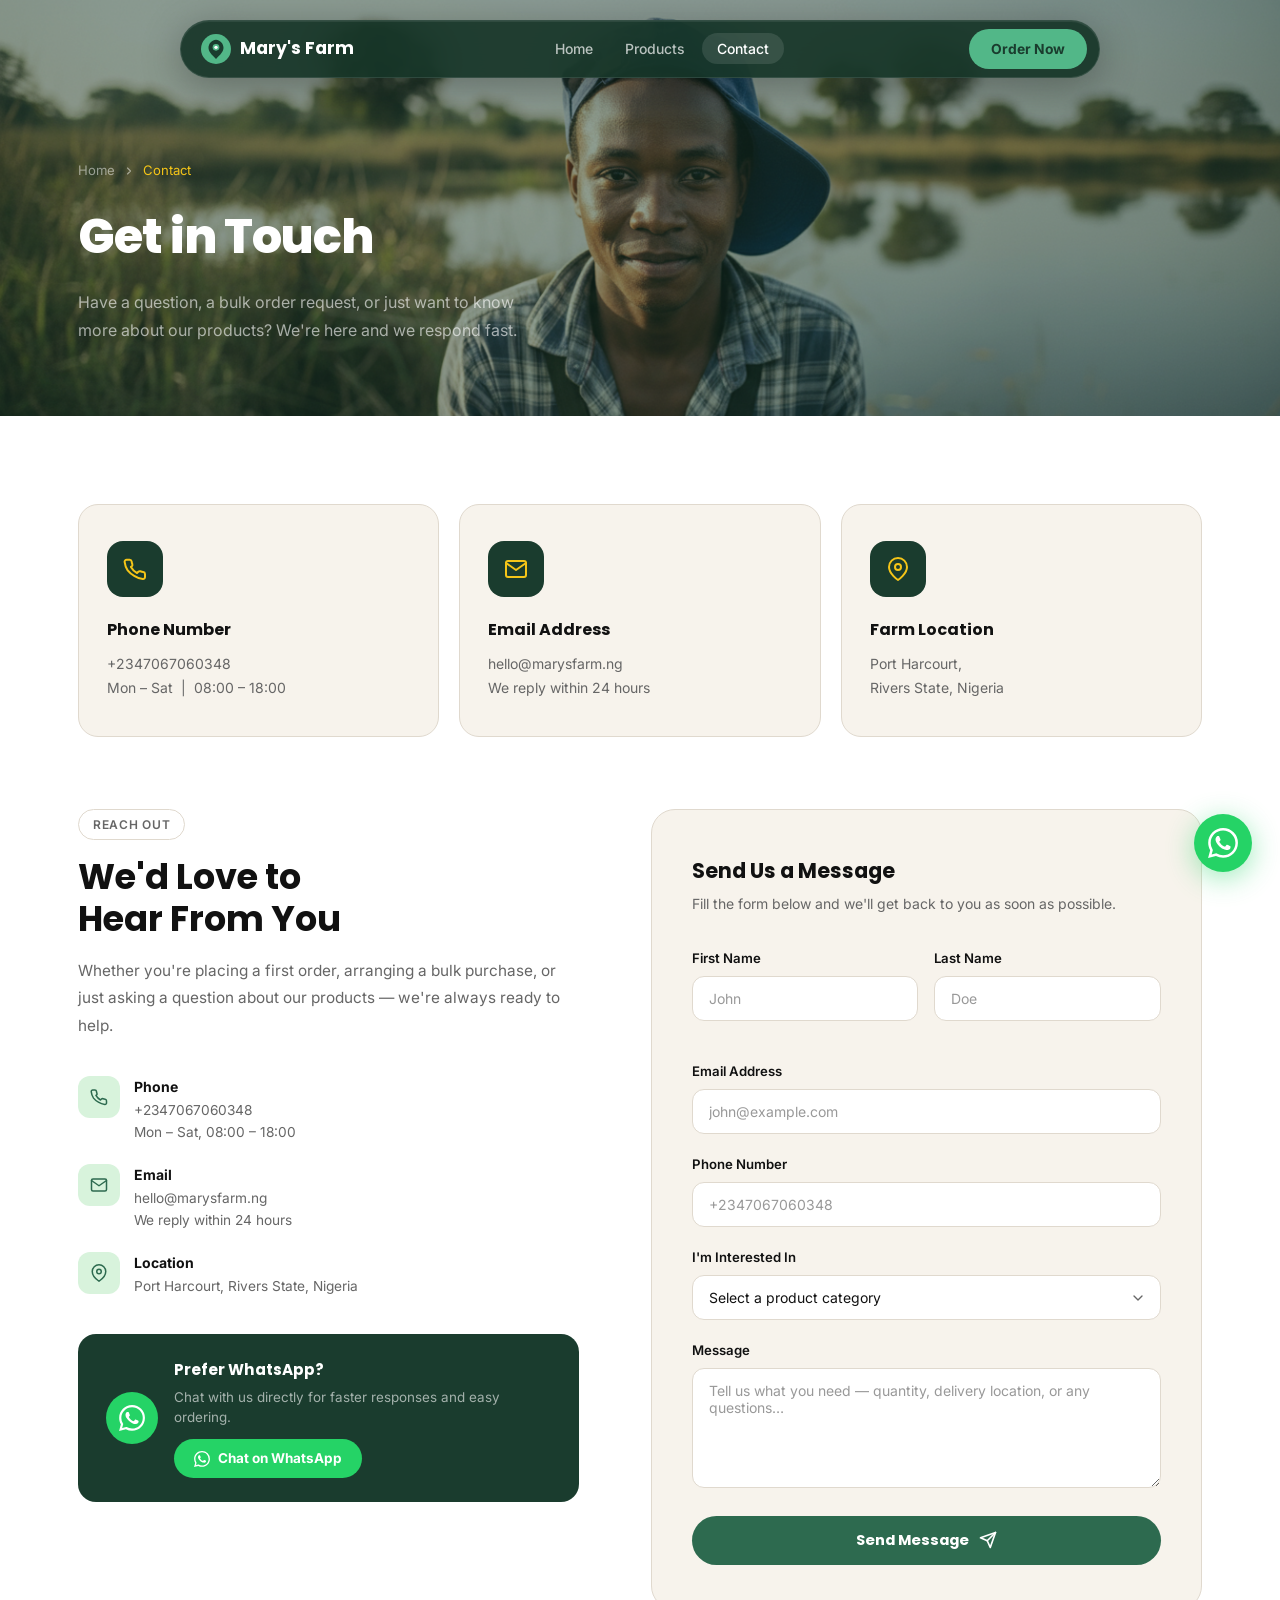
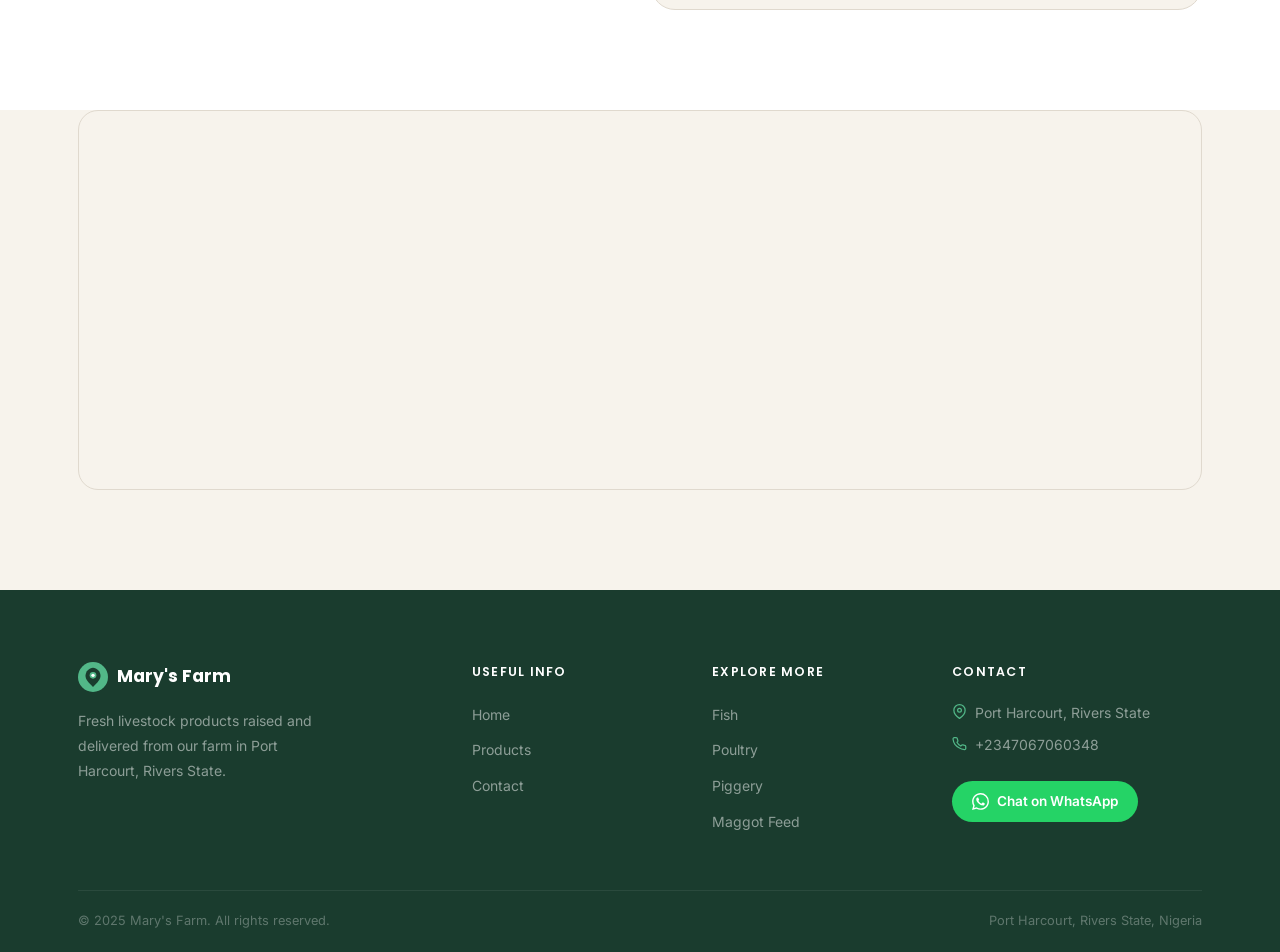
==== commit 9c767046: "updated file" ====
--- a/contact.html
+++ b/contact.html
@@ -65,7 +65,7 @@
               <svg xmlns="http://www.w3.org/2000/svg" viewBox="0 0 24 24" fill="none" stroke="currentColor" stroke-width="2" stroke-linecap="round" stroke-linejoin="round"><path d="M22 16.92v3a2 2 0 0 1-2.18 2 19.79 19.79 0 0 1-8.63-3.07A19.5 19.5 0 0 1 4.69 13.47a19.79 19.79 0 0 1-3.07-8.67A2 2 0 0 1 3.6 2.69h3a2 2 0 0 1 2 1.72c.127.96.361 1.903.7 2.81a2 2 0 0 1-.45 2.11L7.91 9.91a16 16 0 0 0 6.12 6.12l1.27-1.27a2 2 0 0 1 2.11-.45c.907.339 1.85.573 2.81.7A2 2 0 0 1 22 16.92z"/></svg>
             </div>
             <h3>Phone Number</h3>
-            <a href="tel:+2348000000000">+234 800 000 0000</a>
+            <a href="tel:+2347067060348">+2347067060348</a>
             <p>Mon – Sat &nbsp;|&nbsp; 08:00 – 18:00</p>
           </div>
 
@@ -106,7 +106,7 @@
                 </div>
                 <div class="contact-info-text">
                   <strong>Phone</strong>
-                  <a href="tel:+2348000000000">+234 800 000 0000</a>
+                  <a href="tel:+2347067060348">+2347067060348</a>
                   <span>Mon – Sat, 08:00 – 18:00</span>
                 </div>
               </div>
@@ -172,7 +172,7 @@
 
                 <div class="form-group">
                   <label for="phone">Phone Number</label>
-                  <input type="tel" id="phone" name="phone" placeholder="+234 800 000 0000">
+                  <input type="tel" id="phone" name="phone" placeholder="+2347067060348">
                 </div>
 
                 <div class="form-group">
@@ -268,7 +268,7 @@
           </p>
           <p>
             <svg xmlns="http://www.w3.org/2000/svg" viewBox="0 0 24 24" fill="none" stroke="currentColor" stroke-width="2" stroke-linecap="round" stroke-linejoin="round"><path d="M22 16.92v3a2 2 0 0 1-2.18 2 19.79 19.79 0 0 1-8.63-3.07A19.5 19.5 0 0 1 4.69 13.47a19.79 19.79 0 0 1-3.07-8.67A2 2 0 0 1 3.6 2.69h3a2 2 0 0 1 2 1.72c.127.96.361 1.903.7 2.81a2 2 0 0 1-.45 2.11L7.91 9.91a16 16 0 0 0 6.12 6.12l1.27-1.27a2 2 0 0 1 2.11-.45c.907.339 1.85.573 2.81.7A2 2 0 0 1 22 16.92z"/></svg>
-            +234 800 000 0000
+            +2347067060348
           </p>
           <a href="https://wa.me/2348000000000?text=Hello%2C%20I%20would%20like%20to%20make%20an%20inquiry%20about%20your%20livestock%20products%20at%20Mary%27s%20Farm." class="footer-wa" target="_blank" rel="noopener noreferrer">
             <svg xmlns="http://www.w3.org/2000/svg" viewBox="0 0 24 24" fill="currentColor"><path d="M17.472 14.382c-.297-.149-1.758-.867-2.03-.967-.273-.099-.471-.148-.67.15-.197.297-.767.966-.94 1.164-.173.199-.347.223-.644.075-.297-.15-1.255-.463-2.39-1.475-.883-.788-1.48-1.761-1.653-2.059-.173-.297-.018-.458.13-.606.134-.133.298-.347.446-.52.149-.174.198-.298.298-.497.099-.198.05-.371-.025-.52-.075-.149-.669-1.612-.916-2.207-.242-.579-.487-.5-.669-.51-.173-.008-.371-.01-.57-.01-.198 0-.52.074-.792.372-.272.297-1.04 1.016-1.04 2.479 0 1.462 1.065 2.875 1.213 3.074.149.198 2.096 3.2 5.077 4.487.709.306 1.262.489 1.694.625.712.227 1.36.195 1.871.118.571-.085 1.758-.719 2.006-1.413.248-.694.248-1.289.173-1.413-.074-.124-.272-.198-.57-.347m-5.421 7.403h-.004a9.87 9.87 0 01-5.031-1.378l-.361-.214-3.741.982.998-3.648-.235-.374a9.86 9.86 0 01-1.51-5.26c.001-5.45 4.436-9.884 9.888-9.884 2.64 0 5.122 1.03 6.988 2.898a9.825 9.825 0 012.893 6.994c-.003 5.45-4.437 9.884-9.885 9.884m8.413-18.297A11.815 11.815 0 0012.05 0C5.495 0 .16 5.335.157 11.892c0 2.096.547 4.142 1.588 5.945L.057 24l6.305-1.654a11.882 11.882 0 005.683 1.448h.005c6.554 0 11.89-5.335 11.893-11.893a11.821 11.821 0 00-3.48-8.413z"/></svg>
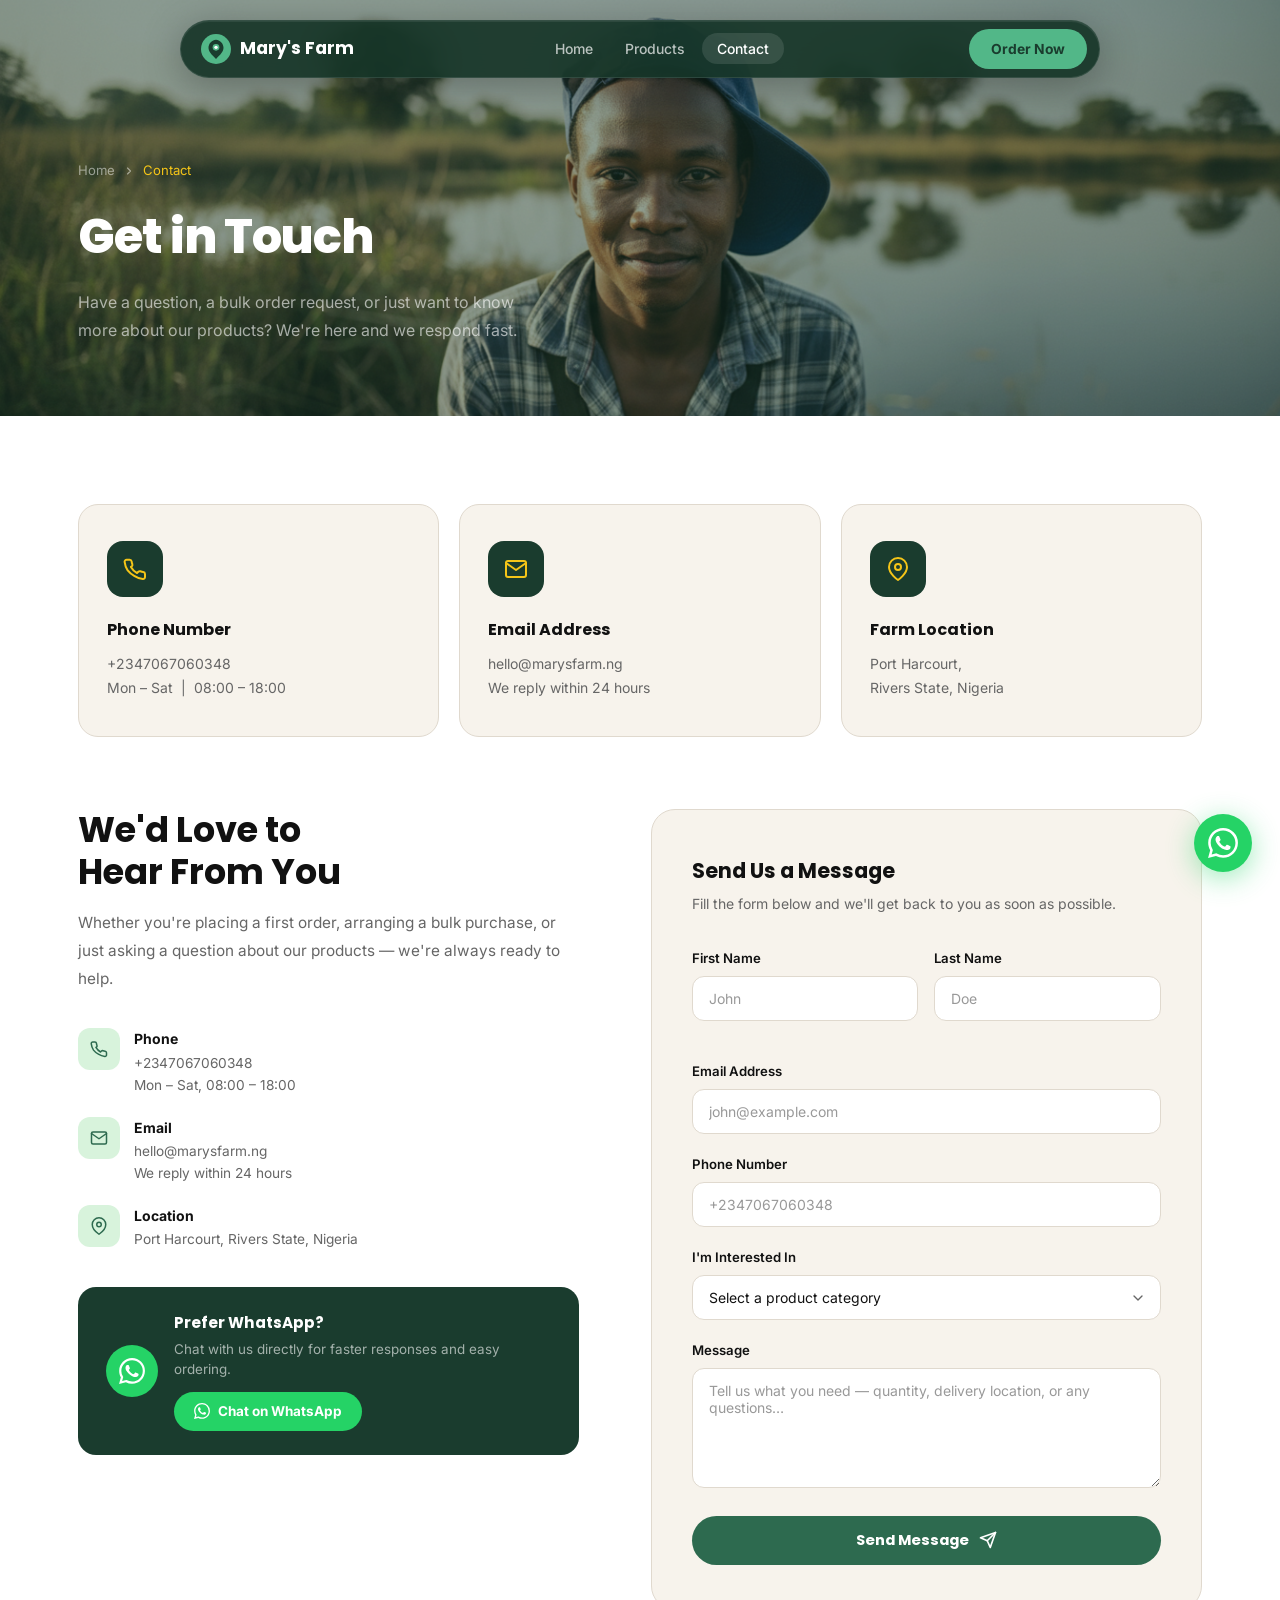
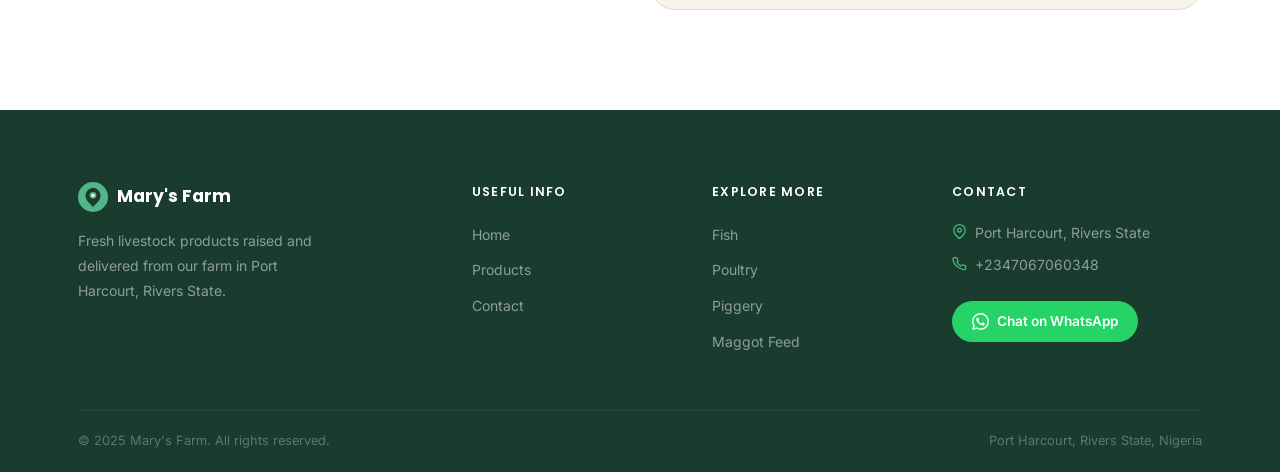
==== commit 22d1387f: "Fixed the service cards, and top products section" ====
--- a/contact.html
+++ b/contact.html
@@ -1,23 +1,27 @@
 <!DOCTYPE html>
 <html lang="en">
+
 <head>
   <meta charset="UTF-8">
   <meta name="viewport" content="width=device-width, initial-scale=1.0">
-  <meta name="description" content="Contact Mary's Farm — reach us for orders, inquiries, and bulk purchases in Port Harcourt, Rivers State.">
+  <meta name="description"
+    content="Contact Mary's Farm — reach us for orders, inquiries, and bulk purchases in Port Harcourt, Rivers State.">
   <title>Contact | Mary's Farm</title>
   <link rel="stylesheet" href="assets/css/global.css">
   <link rel="stylesheet" href="assets/css/contact.css">
 </head>
+
 <body>
 
   <div class="nav-wrapper">
     <nav class="nav-island">
       <a href="index.html" class="nav-logo">
         <svg viewBox="0 0 36 36" fill="none" xmlns="http://www.w3.org/2000/svg">
-          <circle cx="18" cy="18" r="18" fill="#52b788"/>
-          <path d="M18 7C13.5 7 9 11.5 9 16.5C9 21 12.5 24.5 18 30C23.5 24.5 27 21 27 16.5C27 11.5 22.5 7 18 7Z" fill="#1a3c2e"/>
-          <circle cx="18" cy="16" r="4" fill="#52b788"/>
-          <circle cx="18" cy="16" r="2" fill="white"/>
+          <circle cx="18" cy="18" r="18" fill="#52b788" />
+          <path d="M18 7C13.5 7 9 11.5 9 16.5C9 21 12.5 24.5 18 30C23.5 24.5 27 21 27 16.5C27 11.5 22.5 7 18 7Z"
+            fill="#1a3c2e" />
+          <circle cx="18" cy="16" r="4" fill="#52b788" />
+          <circle cx="18" cy="16" r="2" fill="white" />
         </svg>
         Mary's Farm
       </a>
@@ -48,11 +52,15 @@
         <div class="page-hero-inner fade-up">
           <div class="page-breadcrumb">
             <a href="index.html">Home</a>
-            <svg xmlns="http://www.w3.org/2000/svg" viewBox="0 0 24 24" fill="none" stroke="currentColor" stroke-width="2.2" stroke-linecap="round" stroke-linejoin="round"><polyline points="9 18 15 12 9 6"/></svg>
+            <svg xmlns="http://www.w3.org/2000/svg" viewBox="0 0 24 24" fill="none" stroke="currentColor"
+              stroke-width="2.2" stroke-linecap="round" stroke-linejoin="round">
+              <polyline points="9 18 15 12 9 6" />
+            </svg>
             <span>Contact</span>
           </div>
           <h1>Get in Touch</h1>
-          <p>Have a question, a bulk order request, or just want to know more about our products? We're here and we respond fast.</p>
+          <p>Have a question, a bulk order request, or just want to know more about our products? We're here and we
+            respond fast.</p>
         </div>
       </div>
     </section>
@@ -62,7 +70,11 @@
         <div class="contact-cards-grid">
           <div class="contact-card fade-up delay-1">
             <div class="contact-card-icon">
-              <svg xmlns="http://www.w3.org/2000/svg" viewBox="0 0 24 24" fill="none" stroke="currentColor" stroke-width="2" stroke-linecap="round" stroke-linejoin="round"><path d="M22 16.92v3a2 2 0 0 1-2.18 2 19.79 19.79 0 0 1-8.63-3.07A19.5 19.5 0 0 1 4.69 13.47a19.79 19.79 0 0 1-3.07-8.67A2 2 0 0 1 3.6 2.69h3a2 2 0 0 1 2 1.72c.127.96.361 1.903.7 2.81a2 2 0 0 1-.45 2.11L7.91 9.91a16 16 0 0 0 6.12 6.12l1.27-1.27a2 2 0 0 1 2.11-.45c.907.339 1.85.573 2.81.7A2 2 0 0 1 22 16.92z"/></svg>
+              <svg xmlns="http://www.w3.org/2000/svg" viewBox="0 0 24 24" fill="none" stroke="currentColor"
+                stroke-width="2" stroke-linecap="round" stroke-linejoin="round">
+                <path
+                  d="M22 16.92v3a2 2 0 0 1-2.18 2 19.79 19.79 0 0 1-8.63-3.07A19.5 19.5 0 0 1 4.69 13.47a19.79 19.79 0 0 1-3.07-8.67A2 2 0 0 1 3.6 2.69h3a2 2 0 0 1 2 1.72c.127.96.361 1.903.7 2.81a2 2 0 0 1-.45 2.11L7.91 9.91a16 16 0 0 0 6.12 6.12l1.27-1.27a2 2 0 0 1 2.11-.45c.907.339 1.85.573 2.81.7A2 2 0 0 1 22 16.92z" />
+              </svg>
             </div>
             <h3>Phone Number</h3>
             <a href="tel:+2347067060348">+2347067060348</a>
@@ -71,7 +83,11 @@
 
           <div class="contact-card fade-up delay-2">
             <div class="contact-card-icon">
-              <svg xmlns="http://www.w3.org/2000/svg" viewBox="0 0 24 24" fill="none" stroke="currentColor" stroke-width="2" stroke-linecap="round" stroke-linejoin="round"><path d="M4 4h16c1.1 0 2 .9 2 2v12c0 1.1-.9 2-2 2H4c-1.1 0-2-.9-2-2V6c0-1.1.9-2 2-2z"/><polyline points="22,6 12,13 2,6"/></svg>
+              <svg xmlns="http://www.w3.org/2000/svg" viewBox="0 0 24 24" fill="none" stroke="currentColor"
+                stroke-width="2" stroke-linecap="round" stroke-linejoin="round">
+                <path d="M4 4h16c1.1 0 2 .9 2 2v12c0 1.1-.9 2-2 2H4c-1.1 0-2-.9-2-2V6c0-1.1.9-2 2-2z" />
+                <polyline points="22,6 12,13 2,6" />
+              </svg>
             </div>
             <h3>Email Address</h3>
             <a href="mailto:hello@marysfarm.ng">hello@marysfarm.ng</a>
@@ -80,7 +96,11 @@
 
           <div class="contact-card fade-up delay-3">
             <div class="contact-card-icon">
-              <svg xmlns="http://www.w3.org/2000/svg" viewBox="0 0 24 24" fill="none" stroke="currentColor" stroke-width="2" stroke-linecap="round" stroke-linejoin="round"><path d="M21 10c0 7-9 13-9 13s-9-6-9-13a9 9 0 0 1 18 0z"/><circle cx="12" cy="10" r="3"/></svg>
+              <svg xmlns="http://www.w3.org/2000/svg" viewBox="0 0 24 24" fill="none" stroke="currentColor"
+                stroke-width="2" stroke-linecap="round" stroke-linejoin="round">
+                <path d="M21 10c0 7-9 13-9 13s-9-6-9-13a9 9 0 0 1 18 0z" />
+                <circle cx="12" cy="10" r="3" />
+              </svg>
             </div>
             <h3>Farm Location</h3>
             <p>Port Harcourt,</p>
@@ -95,14 +115,18 @@
         <div class="contact-main-inner">
 
           <div class="contact-left fade-left">
-            <span class="section-label">Reach Out</span>
             <h2 class="section-title">We'd Love to<br>Hear From You</h2>
-            <p>Whether you're placing a first order, arranging a bulk purchase, or just asking a question about our products — we're always ready to help.</p>
+            <p>Whether you're placing a first order, arranging a bulk purchase, or just asking a question about our
+              products — we're always ready to help.</p>
 
             <div class="contact-info-list">
               <div class="contact-info-item">
                 <div class="contact-info-icon">
-                  <svg xmlns="http://www.w3.org/2000/svg" viewBox="0 0 24 24" fill="none" stroke="currentColor" stroke-width="2" stroke-linecap="round" stroke-linejoin="round"><path d="M22 16.92v3a2 2 0 0 1-2.18 2 19.79 19.79 0 0 1-8.63-3.07A19.5 19.5 0 0 1 4.69 13.47a19.79 19.79 0 0 1-3.07-8.67A2 2 0 0 1 3.6 2.69h3a2 2 0 0 1 2 1.72c.127.96.361 1.903.7 2.81a2 2 0 0 1-.45 2.11L7.91 9.91a16 16 0 0 0 6.12 6.12l1.27-1.27a2 2 0 0 1 2.11-.45c.907.339 1.85.573 2.81.7A2 2 0 0 1 22 16.92z"/></svg>
+                  <svg xmlns="http://www.w3.org/2000/svg" viewBox="0 0 24 24" fill="none" stroke="currentColor"
+                    stroke-width="2" stroke-linecap="round" stroke-linejoin="round">
+                    <path
+                      d="M22 16.92v3a2 2 0 0 1-2.18 2 19.79 19.79 0 0 1-8.63-3.07A19.5 19.5 0 0 1 4.69 13.47a19.79 19.79 0 0 1-3.07-8.67A2 2 0 0 1 3.6 2.69h3a2 2 0 0 1 2 1.72c.127.96.361 1.903.7 2.81a2 2 0 0 1-.45 2.11L7.91 9.91a16 16 0 0 0 6.12 6.12l1.27-1.27a2 2 0 0 1 2.11-.45c.907.339 1.85.573 2.81.7A2 2 0 0 1 22 16.92z" />
+                  </svg>
                 </div>
                 <div class="contact-info-text">
                   <strong>Phone</strong>
@@ -113,7 +137,11 @@
 
               <div class="contact-info-item">
                 <div class="contact-info-icon">
-                  <svg xmlns="http://www.w3.org/2000/svg" viewBox="0 0 24 24" fill="none" stroke="currentColor" stroke-width="2" stroke-linecap="round" stroke-linejoin="round"><path d="M4 4h16c1.1 0 2 .9 2 2v12c0 1.1-.9 2-2 2H4c-1.1 0-2-.9-2-2V6c0-1.1.9-2 2-2z"/><polyline points="22,6 12,13 2,6"/></svg>
+                  <svg xmlns="http://www.w3.org/2000/svg" viewBox="0 0 24 24" fill="none" stroke="currentColor"
+                    stroke-width="2" stroke-linecap="round" stroke-linejoin="round">
+                    <path d="M4 4h16c1.1 0 2 .9 2 2v12c0 1.1-.9 2-2 2H4c-1.1 0-2-.9-2-2V6c0-1.1.9-2 2-2z" />
+                    <polyline points="22,6 12,13 2,6" />
+                  </svg>
                 </div>
                 <div class="contact-info-text">
                   <strong>Email</strong>
@@ -124,7 +152,11 @@
 
               <div class="contact-info-item">
                 <div class="contact-info-icon">
-                  <svg xmlns="http://www.w3.org/2000/svg" viewBox="0 0 24 24" fill="none" stroke="currentColor" stroke-width="2" stroke-linecap="round" stroke-linejoin="round"><path d="M21 10c0 7-9 13-9 13s-9-6-9-13a9 9 0 0 1 18 0z"/><circle cx="12" cy="10" r="3"/></svg>
+                  <svg xmlns="http://www.w3.org/2000/svg" viewBox="0 0 24 24" fill="none" stroke="currentColor"
+                    stroke-width="2" stroke-linecap="round" stroke-linejoin="round">
+                    <path d="M21 10c0 7-9 13-9 13s-9-6-9-13a9 9 0 0 1 18 0z" />
+                    <circle cx="12" cy="10" r="3" />
+                  </svg>
                 </div>
                 <div class="contact-info-text">
                   <strong>Location</strong>
@@ -135,13 +167,20 @@
 
             <div class="contact-wa-block">
               <div class="contact-wa-icon">
-                <svg xmlns="http://www.w3.org/2000/svg" viewBox="0 0 24 24" fill="currentColor"><path d="M17.472 14.382c-.297-.149-1.758-.867-2.03-.967-.273-.099-.471-.148-.67.15-.197.297-.767.966-.94 1.164-.173.199-.347.223-.644.075-.297-.15-1.255-.463-2.39-1.475-.883-.788-1.48-1.761-1.653-2.059-.173-.297-.018-.458.13-.606.134-.133.298-.347.446-.52.149-.174.198-.298.298-.497.099-.198.05-.371-.025-.52-.075-.149-.669-1.612-.916-2.207-.242-.579-.487-.5-.669-.51-.173-.008-.371-.01-.57-.01-.198 0-.52.074-.792.372-.272.297-1.04 1.016-1.04 2.479 0 1.462 1.065 2.875 1.213 3.074.149.198 2.096 3.2 5.077 4.487.709.306 1.262.489 1.694.625.712.227 1.36.195 1.871.118.571-.085 1.758-.719 2.006-1.413.248-.694.248-1.289.173-1.413-.074-.124-.272-.198-.57-.347m-5.421 7.403h-.004a9.87 9.87 0 01-5.031-1.378l-.361-.214-3.741.982.998-3.648-.235-.374a9.86 9.86 0 01-1.51-5.26c.001-5.45 4.436-9.884 9.888-9.884 2.64 0 5.122 1.03 6.988 2.898a9.825 9.825 0 012.893 6.994c-.003 5.45-4.437 9.884-9.885 9.884m8.413-18.297A11.815 11.815 0 0012.05 0C5.495 0 .16 5.335.157 11.892c0 2.096.547 4.142 1.588 5.945L.057 24l6.305-1.654a11.882 11.882 0 005.683 1.448h.005c6.554 0 11.89-5.335 11.893-11.893a11.821 11.821 0 00-3.48-8.413z"/></svg>
+                <svg xmlns="http://www.w3.org/2000/svg" viewBox="0 0 24 24" fill="currentColor">
+                  <path
+                    d="M17.472 14.382c-.297-.149-1.758-.867-2.03-.967-.273-.099-.471-.148-.67.15-.197.297-.767.966-.94 1.164-.173.199-.347.223-.644.075-.297-.15-1.255-.463-2.39-1.475-.883-.788-1.48-1.761-1.653-2.059-.173-.297-.018-.458.13-.606.134-.133.298-.347.446-.52.149-.174.198-.298.298-.497.099-.198.05-.371-.025-.52-.075-.149-.669-1.612-.916-2.207-.242-.579-.487-.5-.669-.51-.173-.008-.371-.01-.57-.01-.198 0-.52.074-.792.372-.272.297-1.04 1.016-1.04 2.479 0 1.462 1.065 2.875 1.213 3.074.149.198 2.096 3.2 5.077 4.487.709.306 1.262.489 1.694.625.712.227 1.36.195 1.871.118.571-.085 1.758-.719 2.006-1.413.248-.694.248-1.289.173-1.413-.074-.124-.272-.198-.57-.347m-5.421 7.403h-.004a9.87 9.87 0 01-5.031-1.378l-.361-.214-3.741.982.998-3.648-.235-.374a9.86 9.86 0 01-1.51-5.26c.001-5.45 4.436-9.884 9.888-9.884 2.64 0 5.122 1.03 6.988 2.898a9.825 9.825 0 012.893 6.994c-.003 5.45-4.437 9.884-9.885 9.884m8.413-18.297A11.815 11.815 0 0012.05 0C5.495 0 .16 5.335.157 11.892c0 2.096.547 4.142 1.588 5.945L.057 24l6.305-1.654a11.882 11.882 0 005.683 1.448h.005c6.554 0 11.89-5.335 11.893-11.893a11.821 11.821 0 00-3.48-8.413z" />
+                </svg>
               </div>
               <div>
                 <h4>Prefer WhatsApp?</h4>
                 <p>Chat with us directly for faster responses and easy ordering.</p>
-                <a href="https://wa.me/2348000000000?text=Hello%2C%20I%20would%20like%20to%20make%20an%20inquiry%20about%20your%20livestock%20products%20at%20Mary%27s%20Farm." class="contact-wa-link" target="_blank" rel="noopener noreferrer">
-                  <svg xmlns="http://www.w3.org/2000/svg" viewBox="0 0 24 24" fill="currentColor"><path d="M17.472 14.382c-.297-.149-1.758-.867-2.03-.967-.273-.099-.471-.148-.67.15-.197.297-.767.966-.94 1.164-.173.199-.347.223-.644.075-.297-.15-1.255-.463-2.39-1.475-.883-.788-1.48-1.761-1.653-2.059-.173-.297-.018-.458.13-.606.134-.133.298-.347.446-.52.149-.174.198-.298.298-.497.099-.198.05-.371-.025-.52-.075-.149-.669-1.612-.916-2.207-.242-.579-.487-.5-.669-.51-.173-.008-.371-.01-.57-.01-.198 0-.52.074-.792.372-.272.297-1.04 1.016-1.04 2.479 0 1.462 1.065 2.875 1.213 3.074.149.198 2.096 3.2 5.077 4.487.709.306 1.262.489 1.694.625.712.227 1.36.195 1.871.118.571-.085 1.758-.719 2.006-1.413.248-.694.248-1.289.173-1.413-.074-.124-.272-.198-.57-.347m-5.421 7.403h-.004a9.87 9.87 0 01-5.031-1.378l-.361-.214-3.741.982.998-3.648-.235-.374a9.86 9.86 0 01-1.51-5.26c.001-5.45 4.436-9.884 9.888-9.884 2.64 0 5.122 1.03 6.988 2.898a9.825 9.825 0 012.893 6.994c-.003 5.45-4.437 9.884-9.885 9.884m8.413-18.297A11.815 11.815 0 0012.05 0C5.495 0 .16 5.335.157 11.892c0 2.096.547 4.142 1.588 5.945L.057 24l6.305-1.654a11.882 11.882 0 005.683 1.448h.005c6.554 0 11.89-5.335 11.893-11.893a11.821 11.821 0 00-3.48-8.413z"/></svg>
+                <a href="https://wa.me/2348000000000?text=Hello%2C%20I%20would%20like%20to%20make%20an%20inquiry%20about%20your%20livestock%20products%20at%20Mary%27s%20Farm."
+                  class="contact-wa-link" target="_blank" rel="noopener noreferrer">
+                  <svg xmlns="http://www.w3.org/2000/svg" viewBox="0 0 24 24" fill="currentColor">
+                    <path
+                      d="M17.472 14.382c-.297-.149-1.758-.867-2.03-.967-.273-.099-.471-.148-.67.15-.197.297-.767.966-.94 1.164-.173.199-.347.223-.644.075-.297-.15-1.255-.463-2.39-1.475-.883-.788-1.48-1.761-1.653-2.059-.173-.297-.018-.458.13-.606.134-.133.298-.347.446-.52.149-.174.198-.298.298-.497.099-.198.05-.371-.025-.52-.075-.149-.669-1.612-.916-2.207-.242-.579-.487-.5-.669-.51-.173-.008-.371-.01-.57-.01-.198 0-.52.074-.792.372-.272.297-1.04 1.016-1.04 2.479 0 1.462 1.065 2.875 1.213 3.074.149.198 2.096 3.2 5.077 4.487.709.306 1.262.489 1.694.625.712.227 1.36.195 1.871.118.571-.085 1.758-.719 2.006-1.413.248-.694.248-1.289.173-1.413-.074-.124-.272-.198-.57-.347m-5.421 7.403h-.004a9.87 9.87 0 01-5.031-1.378l-.361-.214-3.741.982.998-3.648-.235-.374a9.86 9.86 0 01-1.51-5.26c.001-5.45 4.436-9.884 9.888-9.884 2.64 0 5.122 1.03 6.988 2.898a9.825 9.825 0 012.893 6.994c-.003 5.45-4.437 9.884-9.885 9.884m8.413-18.297A11.815 11.815 0 0012.05 0C5.495 0 .16 5.335.157 11.892c0 2.096.547 4.142 1.588 5.945L.057 24l6.305-1.654a11.882 11.882 0 005.683 1.448h.005c6.554 0 11.89-5.335 11.893-11.893a11.821 11.821 0 00-3.48-8.413z" />
+                  </svg>
                   Chat on WhatsApp
                 </a>
               </div>
@@ -189,18 +228,27 @@
 
                 <div class="form-group">
                   <label for="message">Message</label>
-                  <textarea id="message" name="message" placeholder="Tell us what you need — quantity, delivery location, or any questions…" required></textarea>
+                  <textarea id="message" name="message"
+                    placeholder="Tell us what you need — quantity, delivery location, or any questions…"
+                    required></textarea>
                 </div>
 
                 <button type="submit" class="form-submit">
                   <span class="btn-text">Send Message</span>
-                  <svg xmlns="http://www.w3.org/2000/svg" viewBox="0 0 24 24" fill="none" stroke="currentColor" stroke-width="2.2" stroke-linecap="round" stroke-linejoin="round"><line x1="22" y1="2" x2="11" y2="13"/><polygon points="22 2 15 22 11 13 2 9 22 2"/></svg>
+                  <svg xmlns="http://www.w3.org/2000/svg" viewBox="0 0 24 24" fill="none" stroke="currentColor"
+                    stroke-width="2.2" stroke-linecap="round" stroke-linejoin="round">
+                    <line x1="22" y1="2" x2="11" y2="13" />
+                    <polygon points="22 2 15 22 11 13 2 9 22 2" />
+                  </svg>
                 </button>
               </div>
 
               <div class="form-success" id="form-success">
                 <div class="form-success-icon">
-                  <svg xmlns="http://www.w3.org/2000/svg" viewBox="0 0 24 24" fill="none" stroke="currentColor" stroke-width="2.5" stroke-linecap="round" stroke-linejoin="round"><polyline points="20 6 9 17 4 12"/></svg>
+                  <svg xmlns="http://www.w3.org/2000/svg" viewBox="0 0 24 24" fill="none" stroke="currentColor"
+                    stroke-width="2.5" stroke-linecap="round" stroke-linejoin="round">
+                    <polyline points="20 6 9 17 4 12" />
+                  </svg>
                 </div>
                 <h4>Message Sent!</h4>
                 <p>Thank you for reaching out. We'll get back to you within 24 hours.</p>
@@ -208,20 +256,6 @@
             </form>
           </div>
 
-        </div>
-      </div>
-    </section>
-
-    <section class="map-section">
-      <div class="container">
-        <div class="map-inner">
-          <iframe
-            src="https://www.google.com/maps/embed?pb=!1m18!1m12!1m3!1d126861.21591879937!2d6.993748!3d4.8156081!2m3!1f0!2f0!3f0!3m2!1i1024!2i768!4f13.1!3m3!1m2!1s0x1069cd0f0ef99ded%3A0xe9e4f90e6a87fabc!2sPort%20Harcourt%2C%20Rivers%20State!5e0!3m2!1sen!2sng!4v1700000000000!5m2!1sen!2sng"
-            allowfullscreen=""
-            loading="lazy"
-            referrerpolicy="no-referrer-when-downgrade"
-            title="Mary's Farm location — Port Harcourt"
-          ></iframe>
         </div>
       </div>
     </section>
@@ -234,10 +268,11 @@
         <div class="footer-brand">
           <a href="index.html" class="nav-logo">
             <svg viewBox="0 0 36 36" fill="none" xmlns="http://www.w3.org/2000/svg">
-              <circle cx="18" cy="18" r="18" fill="#52b788"/>
-              <path d="M18 7C13.5 7 9 11.5 9 16.5C9 21 12.5 24.5 18 30C23.5 24.5 27 21 27 16.5C27 11.5 22.5 7 18 7Z" fill="#1a3c2e"/>
-              <circle cx="18" cy="16" r="4" fill="#52b788"/>
-              <circle cx="18" cy="16" r="2" fill="white"/>
+              <circle cx="18" cy="18" r="18" fill="#52b788" />
+              <path d="M18 7C13.5 7 9 11.5 9 16.5C9 21 12.5 24.5 18 30C23.5 24.5 27 21 27 16.5C27 11.5 22.5 7 18 7Z"
+                fill="#1a3c2e" />
+              <circle cx="18" cy="16" r="4" fill="#52b788" />
+              <circle cx="18" cy="16" r="2" fill="white" />
             </svg>
             Mary's Farm
           </a>
@@ -263,15 +298,27 @@
         <div class="footer-col footer-contact">
           <h4>Contact</h4>
           <p>
-            <svg xmlns="http://www.w3.org/2000/svg" viewBox="0 0 24 24" fill="none" stroke="currentColor" stroke-width="2" stroke-linecap="round" stroke-linejoin="round"><path d="M21 10c0 7-9 13-9 13s-9-6-9-13a9 9 0 0 1 18 0z"/><circle cx="12" cy="10" r="3"/></svg>
+            <svg xmlns="http://www.w3.org/2000/svg" viewBox="0 0 24 24" fill="none" stroke="currentColor"
+              stroke-width="2" stroke-linecap="round" stroke-linejoin="round">
+              <path d="M21 10c0 7-9 13-9 13s-9-6-9-13a9 9 0 0 1 18 0z" />
+              <circle cx="12" cy="10" r="3" />
+            </svg>
             Port Harcourt, Rivers State
           </p>
           <p>
-            <svg xmlns="http://www.w3.org/2000/svg" viewBox="0 0 24 24" fill="none" stroke="currentColor" stroke-width="2" stroke-linecap="round" stroke-linejoin="round"><path d="M22 16.92v3a2 2 0 0 1-2.18 2 19.79 19.79 0 0 1-8.63-3.07A19.5 19.5 0 0 1 4.69 13.47a19.79 19.79 0 0 1-3.07-8.67A2 2 0 0 1 3.6 2.69h3a2 2 0 0 1 2 1.72c.127.96.361 1.903.7 2.81a2 2 0 0 1-.45 2.11L7.91 9.91a16 16 0 0 0 6.12 6.12l1.27-1.27a2 2 0 0 1 2.11-.45c.907.339 1.85.573 2.81.7A2 2 0 0 1 22 16.92z"/></svg>
+            <svg xmlns="http://www.w3.org/2000/svg" viewBox="0 0 24 24" fill="none" stroke="currentColor"
+              stroke-width="2" stroke-linecap="round" stroke-linejoin="round">
+              <path
+                d="M22 16.92v3a2 2 0 0 1-2.18 2 19.79 19.79 0 0 1-8.63-3.07A19.5 19.5 0 0 1 4.69 13.47a19.79 19.79 0 0 1-3.07-8.67A2 2 0 0 1 3.6 2.69h3a2 2 0 0 1 2 1.72c.127.96.361 1.903.7 2.81a2 2 0 0 1-.45 2.11L7.91 9.91a16 16 0 0 0 6.12 6.12l1.27-1.27a2 2 0 0 1 2.11-.45c.907.339 1.85.573 2.81.7A2 2 0 0 1 22 16.92z" />
+            </svg>
             +2347067060348
           </p>
-          <a href="https://wa.me/2348000000000?text=Hello%2C%20I%20would%20like%20to%20make%20an%20inquiry%20about%20your%20livestock%20products%20at%20Mary%27s%20Farm." class="footer-wa" target="_blank" rel="noopener noreferrer">
-            <svg xmlns="http://www.w3.org/2000/svg" viewBox="0 0 24 24" fill="currentColor"><path d="M17.472 14.382c-.297-.149-1.758-.867-2.03-.967-.273-.099-.471-.148-.67.15-.197.297-.767.966-.94 1.164-.173.199-.347.223-.644.075-.297-.15-1.255-.463-2.39-1.475-.883-.788-1.48-1.761-1.653-2.059-.173-.297-.018-.458.13-.606.134-.133.298-.347.446-.52.149-.174.198-.298.298-.497.099-.198.05-.371-.025-.52-.075-.149-.669-1.612-.916-2.207-.242-.579-.487-.5-.669-.51-.173-.008-.371-.01-.57-.01-.198 0-.52.074-.792.372-.272.297-1.04 1.016-1.04 2.479 0 1.462 1.065 2.875 1.213 3.074.149.198 2.096 3.2 5.077 4.487.709.306 1.262.489 1.694.625.712.227 1.36.195 1.871.118.571-.085 1.758-.719 2.006-1.413.248-.694.248-1.289.173-1.413-.074-.124-.272-.198-.57-.347m-5.421 7.403h-.004a9.87 9.87 0 01-5.031-1.378l-.361-.214-3.741.982.998-3.648-.235-.374a9.86 9.86 0 01-1.51-5.26c.001-5.45 4.436-9.884 9.888-9.884 2.64 0 5.122 1.03 6.988 2.898a9.825 9.825 0 012.893 6.994c-.003 5.45-4.437 9.884-9.885 9.884m8.413-18.297A11.815 11.815 0 0012.05 0C5.495 0 .16 5.335.157 11.892c0 2.096.547 4.142 1.588 5.945L.057 24l6.305-1.654a11.882 11.882 0 005.683 1.448h.005c6.554 0 11.89-5.335 11.893-11.893a11.821 11.821 0 00-3.48-8.413z"/></svg>
+          <a href="https://wa.me/2348000000000?text=Hello%2C%20I%20would%20like%20to%20make%20an%20inquiry%20about%20your%20livestock%20products%20at%20Mary%27s%20Farm."
+            class="footer-wa" target="_blank" rel="noopener noreferrer">
+            <svg xmlns="http://www.w3.org/2000/svg" viewBox="0 0 24 24" fill="currentColor">
+              <path
+                d="M17.472 14.382c-.297-.149-1.758-.867-2.03-.967-.273-.099-.471-.148-.67.15-.197.297-.767.966-.94 1.164-.173.199-.347.223-.644.075-.297-.15-1.255-.463-2.39-1.475-.883-.788-1.48-1.761-1.653-2.059-.173-.297-.018-.458.13-.606.134-.133.298-.347.446-.52.149-.174.198-.298.298-.497.099-.198.05-.371-.025-.52-.075-.149-.669-1.612-.916-2.207-.242-.579-.487-.5-.669-.51-.173-.008-.371-.01-.57-.01-.198 0-.52.074-.792.372-.272.297-1.04 1.016-1.04 2.479 0 1.462 1.065 2.875 1.213 3.074.149.198 2.096 3.2 5.077 4.487.709.306 1.262.489 1.694.625.712.227 1.36.195 1.871.118.571-.085 1.758-.719 2.006-1.413.248-.694.248-1.289.173-1.413-.074-.124-.272-.198-.57-.347m-5.421 7.403h-.004a9.87 9.87 0 01-5.031-1.378l-.361-.214-3.741.982.998-3.648-.235-.374a9.86 9.86 0 01-1.51-5.26c.001-5.45 4.436-9.884 9.888-9.884 2.64 0 5.122 1.03 6.988 2.898a9.825 9.825 0 012.893 6.994c-.003 5.45-4.437 9.884-9.885 9.884m8.413-18.297A11.815 11.815 0 0012.05 0C5.495 0 .16 5.335.157 11.892c0 2.096.547 4.142 1.588 5.945L.057 24l6.305-1.654a11.882 11.882 0 005.683 1.448h.005c6.554 0 11.89-5.335 11.893-11.893a11.821 11.821 0 00-3.48-8.413z" />
+            </svg>
             Chat on WhatsApp
           </a>
         </div>
@@ -283,11 +330,16 @@
     </div>
   </footer>
 
-  <a href="https://wa.me/2348000000000?text=Hello%2C%20I%20would%20like%20to%20make%20an%20inquiry%20about%20your%20livestock%20products%20at%20Mary%27s%20Farm." class="whatsapp-float" target="_blank" rel="noopener noreferrer" aria-label="Chat on WhatsApp">
-    <svg xmlns="http://www.w3.org/2000/svg" viewBox="0 0 24 24"><path d="M17.472 14.382c-.297-.149-1.758-.867-2.03-.967-.273-.099-.471-.148-.67.15-.197.297-.767.966-.94 1.164-.173.199-.347.223-.644.075-.297-.15-1.255-.463-2.39-1.475-.883-.788-1.48-1.761-1.653-2.059-.173-.297-.018-.458.13-.606.134-.133.298-.347.446-.52.149-.174.198-.298.298-.497.099-.198.05-.371-.025-.52-.075-.149-.669-1.612-.916-2.207-.242-.579-.487-.5-.669-.51-.173-.008-.371-.01-.57-.01-.198 0-.52.074-.792.372-.272.297-1.04 1.016-1.04 2.479 0 1.462 1.065 2.875 1.213 3.074.149.198 2.096 3.2 5.077 4.487.709.306 1.262.489 1.694.625.712.227 1.36.195 1.871.118.571-.085 1.758-.719 2.006-1.413.248-.694.248-1.289.173-1.413-.074-.124-.272-.198-.57-.347m-5.421 7.403h-.004a9.87 9.87 0 01-5.031-1.378l-.361-.214-3.741.982.998-3.648-.235-.374a9.86 9.86 0 01-1.51-5.26c.001-5.45 4.436-9.884 9.888-9.884 2.64 0 5.122 1.03 6.988 2.898a9.825 9.825 0 012.893 6.994c-.003 5.45-4.437 9.884-9.885 9.884m8.413-18.297A11.815 11.815 0 0012.05 0C5.495 0 .16 5.335.157 11.892c0 2.096.547 4.142 1.588 5.945L.057 24l6.305-1.654a11.882 11.882 0 005.683 1.448h.005c6.554 0 11.89-5.335 11.893-11.893a11.821 11.821 0 00-3.48-8.413z"/></svg>
+  <a href="https://wa.me/2348000000000?text=Hello%2C%20I%20would%20like%20to%20make%20an%20inquiry%20about%20your%20livestock%20products%20at%20Mary%27s%20Farm."
+    class="whatsapp-float" target="_blank" rel="noopener noreferrer" aria-label="Chat on WhatsApp">
+    <svg xmlns="http://www.w3.org/2000/svg" viewBox="0 0 24 24">
+      <path
+        d="M17.472 14.382c-.297-.149-1.758-.867-2.03-.967-.273-.099-.471-.148-.67.15-.197.297-.767.966-.94 1.164-.173.199-.347.223-.644.075-.297-.15-1.255-.463-2.39-1.475-.883-.788-1.48-1.761-1.653-2.059-.173-.297-.018-.458.13-.606.134-.133.298-.347.446-.52.149-.174.198-.298.298-.497.099-.198.05-.371-.025-.52-.075-.149-.669-1.612-.916-2.207-.242-.579-.487-.5-.669-.51-.173-.008-.371-.01-.57-.01-.198 0-.52.074-.792.372-.272.297-1.04 1.016-1.04 2.479 0 1.462 1.065 2.875 1.213 3.074.149.198 2.096 3.2 5.077 4.487.709.306 1.262.489 1.694.625.712.227 1.36.195 1.871.118.571-.085 1.758-.719 2.006-1.413.248-.694.248-1.289.173-1.413-.074-.124-.272-.198-.57-.347m-5.421 7.403h-.004a9.87 9.87 0 01-5.031-1.378l-.361-.214-3.741.982.998-3.648-.235-.374a9.86 9.86 0 01-1.51-5.26c.001-5.45 4.436-9.884 9.888-9.884 2.64 0 5.122 1.03 6.988 2.898a9.825 9.825 0 012.893 6.994c-.003 5.45-4.437 9.884-9.885 9.884m8.413-18.297A11.815 11.815 0 0012.05 0C5.495 0 .16 5.335.157 11.892c0 2.096.547 4.142 1.588 5.945L.057 24l6.305-1.654a11.882 11.882 0 005.683 1.448h.005c6.554 0 11.89-5.335 11.893-11.893a11.821 11.821 0 00-3.48-8.413z" />
+    </svg>
   </a>
 
   <script src="assets/js/script.js"></script>
   <script src="assets/js/contact.js"></script>
 </body>
-</html>
+
+</html>
